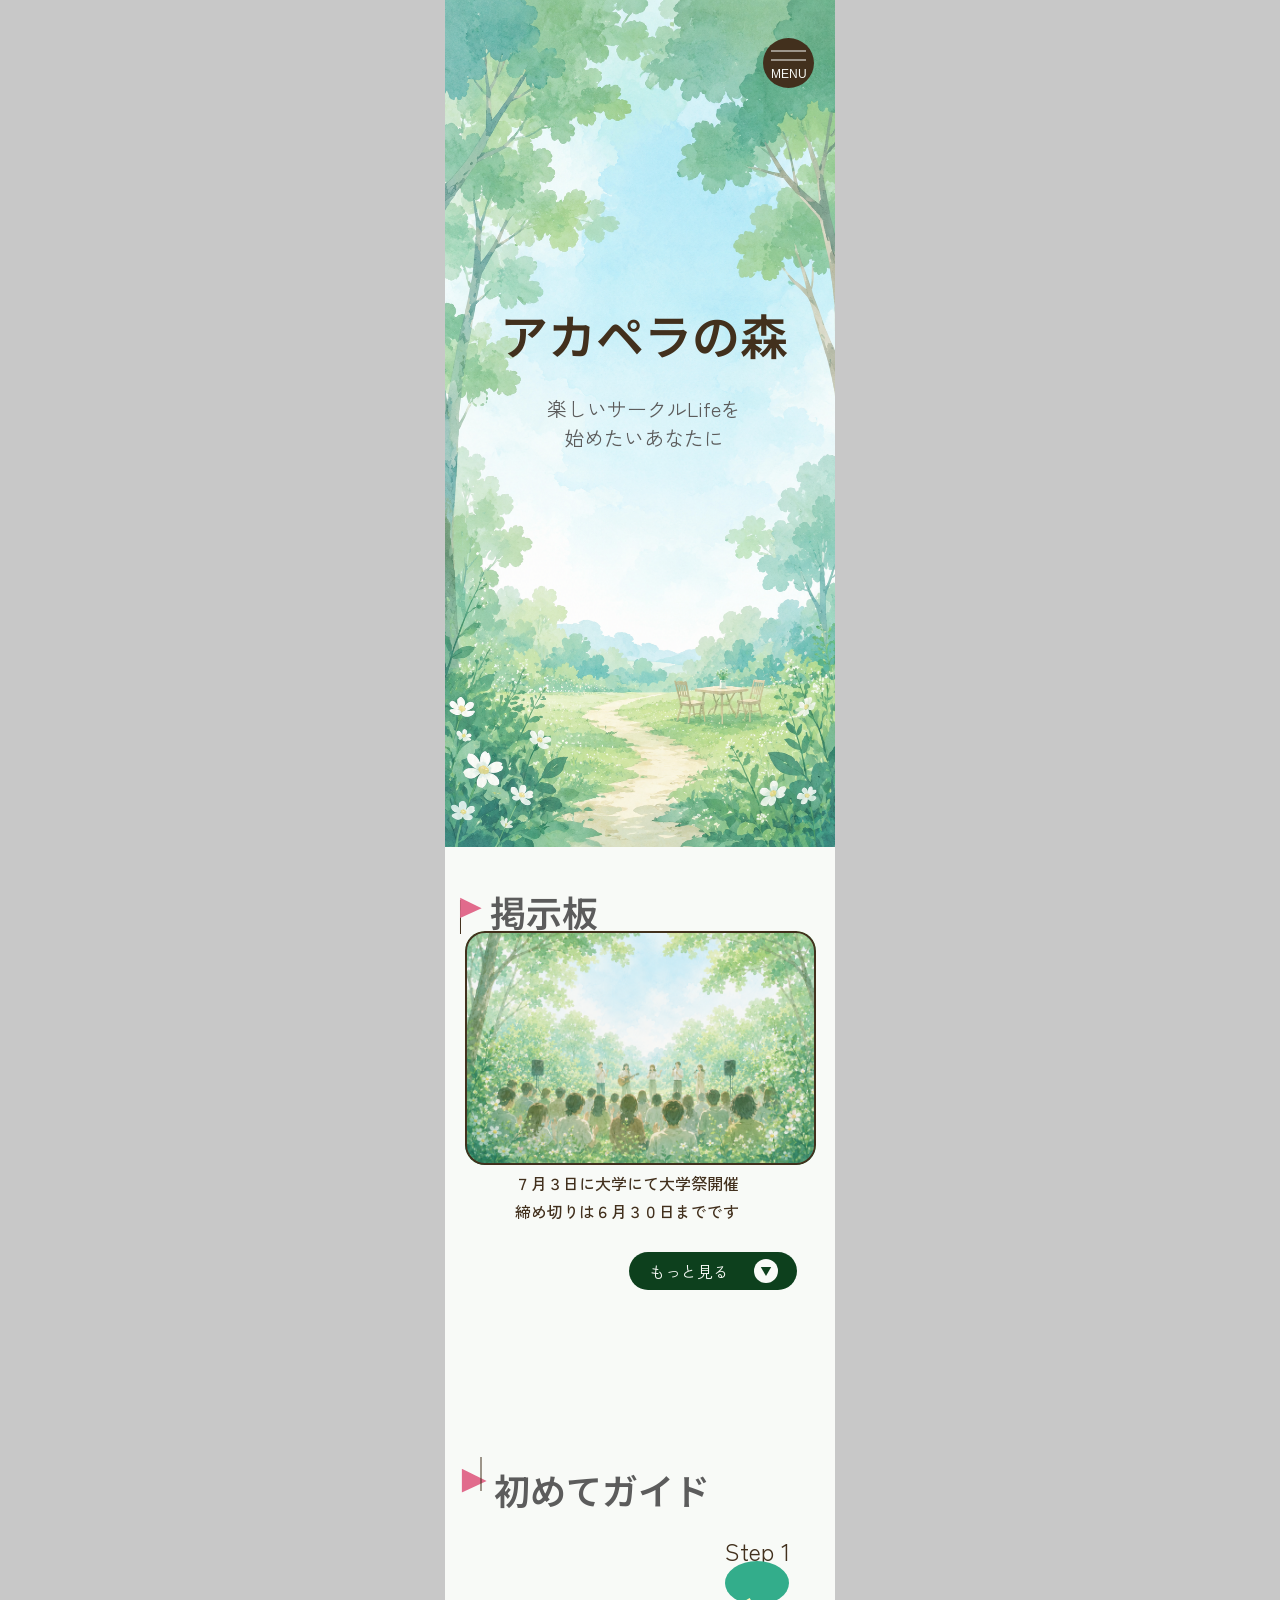
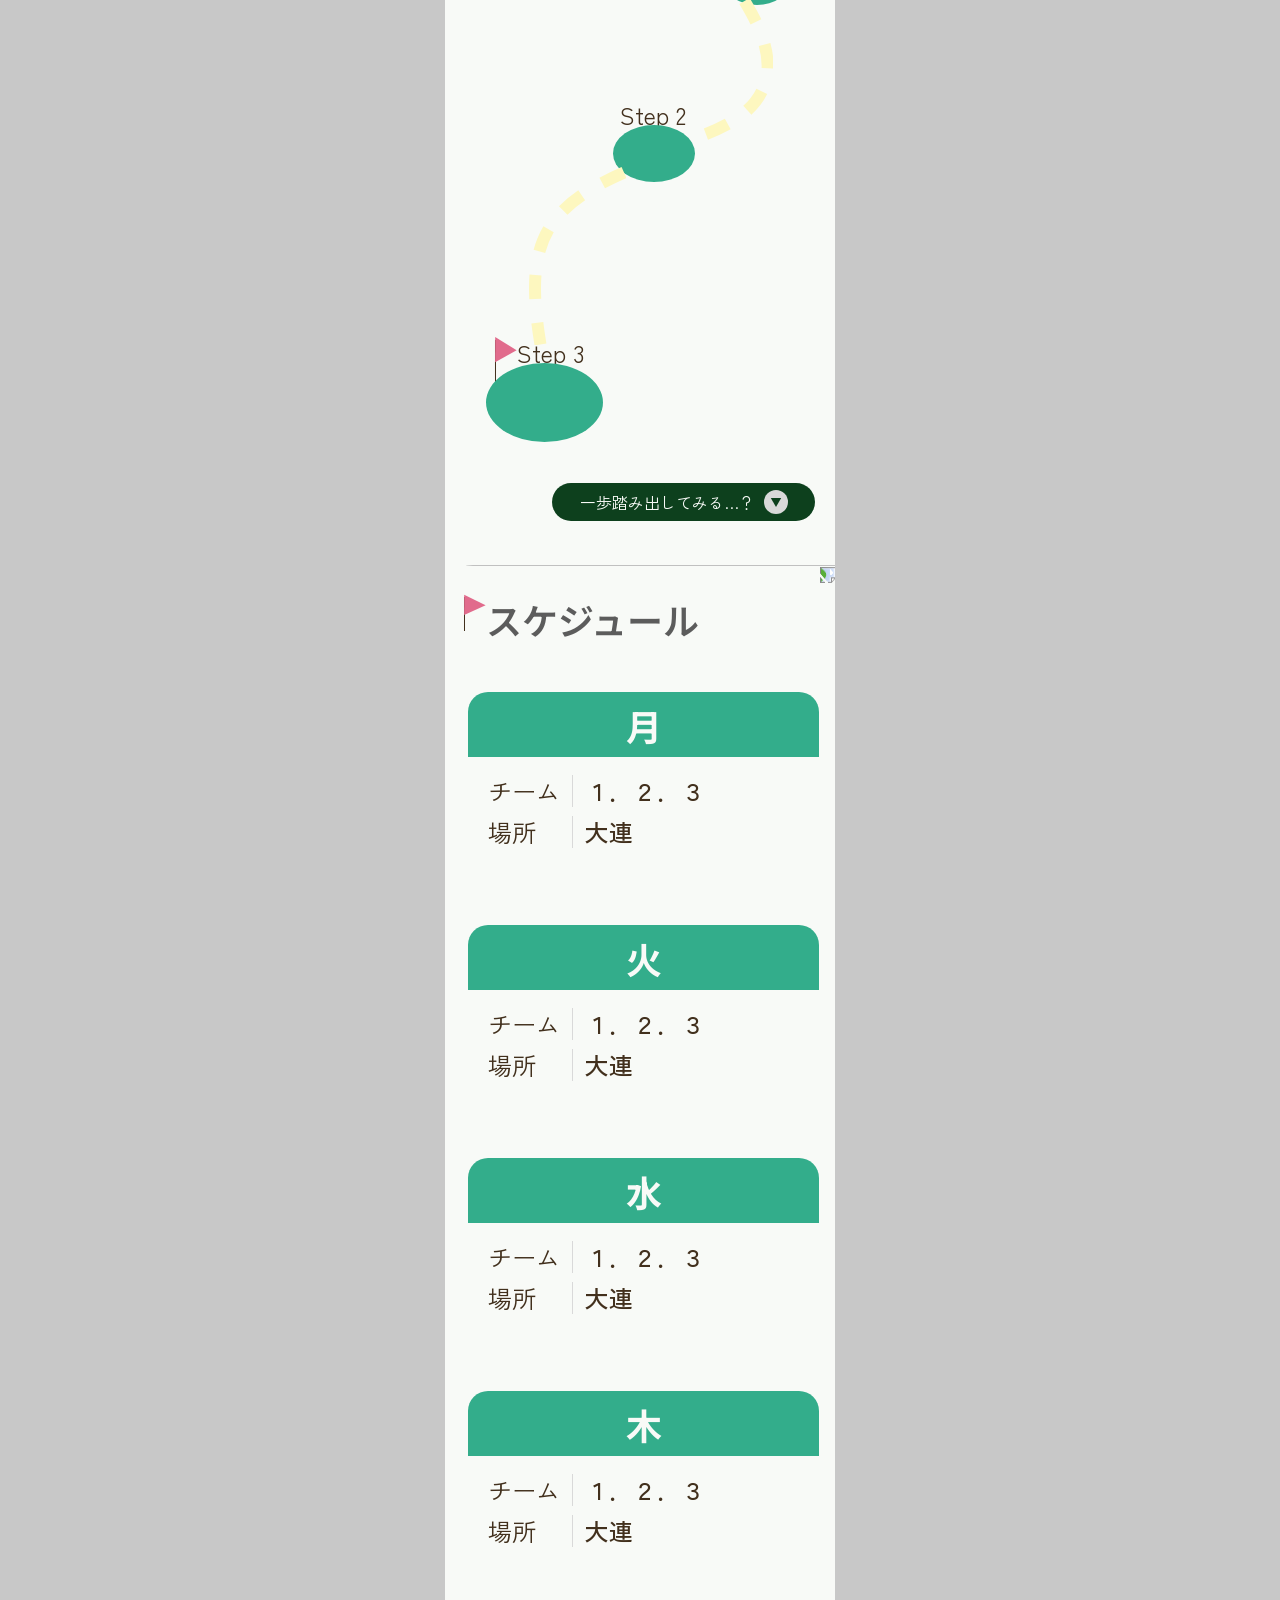
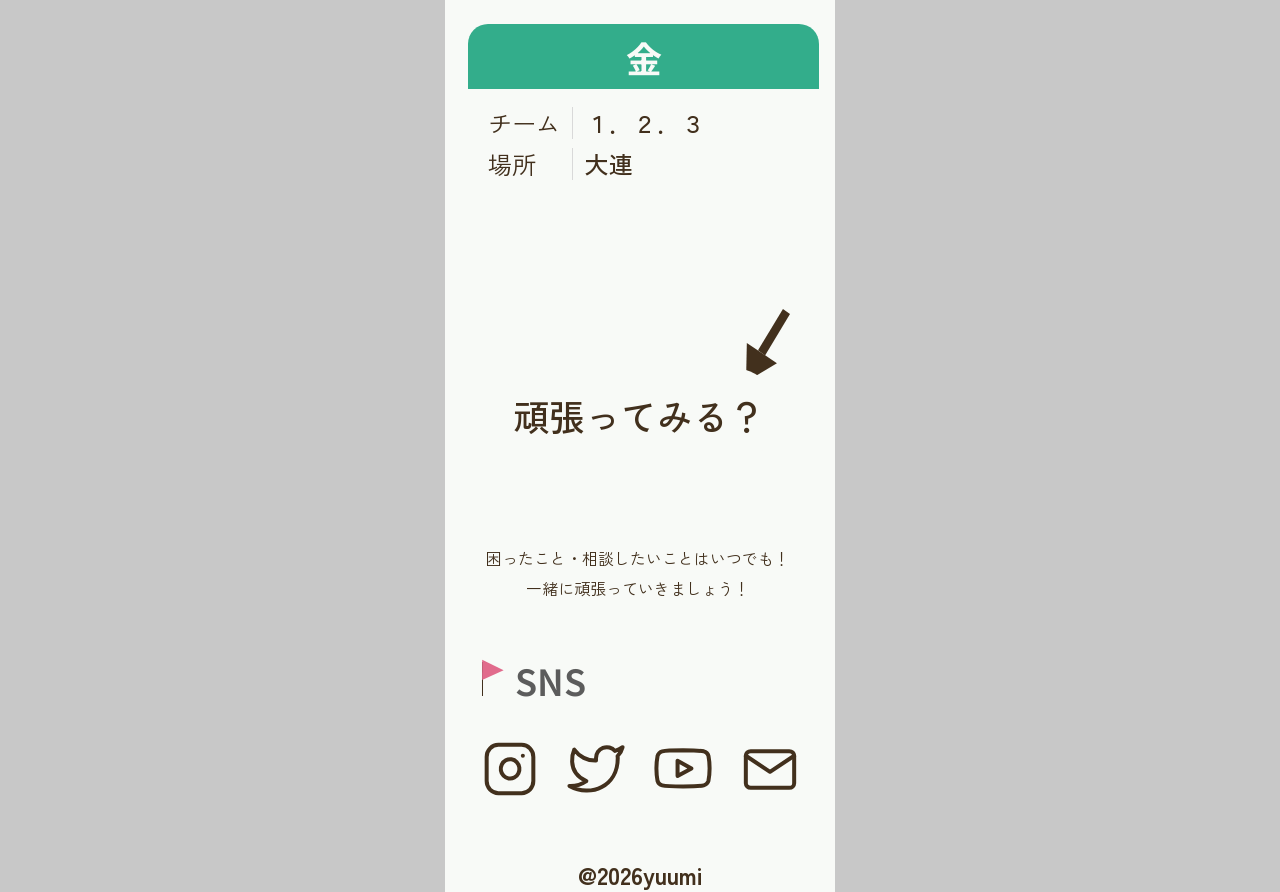
==== index.html @ 15594c25 "figma" ====
<!DOCTYPE html>
<html lang="ja">
<head>
  <meta charset="UTF-8">
  <meta name="viewport" content="width=device-width, initial-scale=1.0, maximum-scale=1.0, user-scalable=no">
  <title>アカペラの森</title>
  <link rel="preconnect" href="https://fonts.googleapis.com">
  <link rel="preconnect" href="https://fonts.gstatic.com" crossorigin>
  <link href="https://fonts.googleapis.com/css2?family=Noto+Sans+JP:wght@600;700&family=Zen+Kaku+Gothic+New:wght@400;500;700&family=Arimo&display=swap" rel="stylesheet">
  <link rel="stylesheet" href="style.css">
</head>
<body>
  <div class="page">

    <!-- TOP SECTION -->
    <section class="s-top">
      <img class="s-top__bg"
        src="Topbg.png"
        alt="アカペラの森">
      <div class="tpo-text">
        <h1 class="tpo-text__title">アカペラの森</h1>
        <div class="tpo-text__sub">
          <p>楽しいサークルLifeを</p>
          <p>始めたいあなたに</p>
        </div>
      </div>
      <button class="menu-btn" onclick="toggleMenu()" aria-label="メニューを開く">
        <svg style="position:absolute;inset:0;width:100%;height:100%" fill="none" viewBox="0 0 51 50" preserveAspectRatio="none">
          <ellipse cx="25.5" cy="25" fill="#42301D" rx="25.5" ry="25"/>
          <line x1="8" x2="43" y1="13" y2="13" stroke="#F8FAF7"/>
          <line x1="8" x2="43" y1="22" y2="22" stroke="#F8FAF7"/>
        </svg>
        <span class="menu-btn__text">MENU</span>
      </button>
    </section>

    <!-- NEWS SECTION -->
    <section class="s-news" id="news">
      <div class="news-heading">
        <svg class="news-heading__frag" fill="none" viewBox="0 0 28.6438 38" preserveAspectRatio="none">
          <line x1="7.5" x2="7.5" y1="4" y2="38" stroke="#42301D"/>
          <path d="M28.6307 12.295L7.15615 22.0824L7.17884 1.709L28.6307 12.295Z" fill="#E16B8C"/>
        </svg>
        <p class="news-heading__title">掲示板</p>
      </div>
      <div class="news-image">
        <img src="news-image.png" alt="ニュース画像">
        <div class="news-image__border"></div>
      </div>
      <div class="news-text">
        <p>７月３日に大学にて大学祭開催</p>
        <p>締め切りは６月３０日までです</p>
      </div>
      <a href="#" class="more-btn">
        <span>もっと見る</span>
        <svg class="btn-circle" fill="none" viewBox="0 0 24 24">
          <rect width="24" height="24" rx="12" fill="#F8FAF7"/>
          <path d="M12 17L6.80385 8L17.1962 8L12 17Z" fill="#0D401D"/>
        </svg>
      </a>
    </section>

    <!-- GUIDE SECTION -->
    <section class="s-guide" id="guide">
      <div class="s-guide__bg">
        <img src="src/imports/スマホデザインカンプver3（最新）/4f248a65119c5441645b081ce2bc7710326adbbf.png" alt="">
      </div>
      <div class="guide-heading">
        <div class="guide-heading__frag-wrap">
          <div class="guide-heading__frag-inner">
            <svg width="23.525" height="28.623" fill="none" viewBox="0 0 20.3734 21.4669">
              <path d="M10.1867 0L20.3734 21.4669H0L10.1867 0Z" fill="#E16B8C"/>
            </svg>
          </div>
        </div>
        <div class="guide-heading__line">
          <svg style="transform:rotate(90deg);display:block" width="34" height="2" fill="none" viewBox="0 0 34 1">
            <line x1="0" x2="34" y1="0.5" y2="0.5" stroke="#42301D"/>
          </svg>
        </div>
        <p class="guide-heading__title">初めてガイド</p>
      </div>

      <p class="step-label step1-label">Step 1</p>
      <svg class="step1-circle" fill="none" viewBox="0 0 64 44" preserveAspectRatio="none">
        <ellipse cx="32" cy="22" fill="#33AD8B" rx="32" ry="22"/>
      </svg>

      <div class="guide-path1"><div>
        <svg style="display:block;width:100%;height:100%" fill="none" viewBox="0 0 86.7429 147.815" preserveAspectRatio="none">
          <path d="M58.5289 3.0432C76.8222 34.1268 120.503 108.265 1.64012 142.043"
            stroke="#FDF7BF" stroke-dasharray="24 24" stroke-width="12"/>
        </svg>
      </div></div>

      <p class="step-label step2-label">Step 2</p>
      <svg class="step2-circle" fill="none" viewBox="0 0 82 57" preserveAspectRatio="none">
        <ellipse cx="41" cy="28.5" fill="#33AD8B" rx="41" ry="28.5"/>
      </svg>

      <div class="guide-path2"><div>
        <svg style="display:block;width:100%;height:100%" fill="none" viewBox="0 0 97.4136 178.471" preserveAspectRatio="none">
          <path d="M95.0001 5.49317C12.0284 41.948 -4.523 80.6678 11.4684 177.493"
            stroke="#FDF7BF" stroke-dasharray="24 24" stroke-width="12"/>
        </svg>
      </div></div>

      <svg class="step3-frag" fill="none" viewBox="0 0 28.6438 47.0001" preserveAspectRatio="none">
        <line x1="7.49924" x2="7.49924" y1="4.94736" y2="47.0001" stroke="#42301D"/>
        <path d="M28.6307 15.2071L7.15614 27.3125L7.17884 2.11381L28.6307 15.2071Z" fill="#E16B8C"/>
      </svg>
      <p class="step-label step3-label">Step 3</p>
      <svg class="step3-circle" fill="none" viewBox="0 0 117 79" preserveAspectRatio="none">
        <ellipse cx="58.5" cy="39.5" fill="#33AD8B" rx="58.5" ry="39.5"/>
      </svg>

      <a href="#" class="try-btn">
        <span>一歩踏み出してみる…？</span>
        <svg width="24" height="24" fill="none" viewBox="0 0 24 24">
          <rect width="24" height="24" rx="12" fill="#D9D9D9"/>
          <path d="M12 17L6.80385 8L17.1962 8L12 17Z" fill="#0D401D"/>
        </svg>
      </a>
    </section>

    <!-- SCHEDULE SECTION -->
    <section class="s-schedule" id="schedule">
      <div class="s-schedule__bg-wrap">
        <div class="s-schedule__bg-inner">
          <img src="src/imports/スマホデザインカンプver3（最新）/8d55b671d7ab9ae6edd9edaf569d2e7a92e82fa0.png" alt="">
        </div>
      </div>
      <div class="schedule-heading">
        <svg class="schedule-heading__frag" fill="none" viewBox="0 0 28.6438 37.9999" preserveAspectRatio="none">
          <line x1="7.49924" x2="7.49924" y1="3.99994" y2="37.9999" stroke="#42301D"/>
          <path d="M28.6307 12.295L7.15615 22.0824L7.17884 1.70899L28.6307 12.295Z" fill="#E16B8C"/>
        </svg>
        <p class="schedule-heading__title">スケジュール</p>
      </div>
      <div class="schedule-list">
        <div class="schedule-item">
          <div class="schedule-item__header"><span>月</span></div>
          <div class="schedule-item__body">
            <div class="schedule-row">
              <span class="schedule-row__label">チーム</span>
              <svg width="1" height="32" fill="none" viewBox="0 0 1 32"><line x1="0.5" x2="0.5" y1="0" y2="32" stroke="#D9D9D9"/></svg>
              <span class="schedule-row__value">１．２．３</span>
            </div>
            <div class="schedule-row">
              <span class="schedule-row__label">場所　</span>
              <svg width="1" height="32" fill="none" viewBox="0 0 1 32"><line x1="0.5" x2="0.5" y1="0" y2="32" stroke="#D9D9D9"/></svg>
              <span class="schedule-row__value">大連</span>
            </div>
          </div>
        </div>
        <div class="schedule-item">
          <div class="schedule-item__header"><span>火</span></div>
          <div class="schedule-item__body">
            <div class="schedule-row">
              <span class="schedule-row__label">チーム</span>
              <svg width="1" height="32" fill="none" viewBox="0 0 1 32"><line x1="0.5" x2="0.5" y1="0" y2="32" stroke="#D9D9D9"/></svg>
              <span class="schedule-row__value">１．２．３</span>
            </div>
            <div class="schedule-row">
              <span class="schedule-row__label">場所　</span>
              <svg width="1" height="32" fill="none" viewBox="0 0 1 32"><line x1="0.5" x2="0.5" y1="0" y2="32" stroke="#D9D9D9"/></svg>
              <span class="schedule-row__value">大連</span>
            </div>
          </div>
        </div>
        <div class="schedule-item">
          <div class="schedule-item__header"><span>水</span></div>
          <div class="schedule-item__body">
            <div class="schedule-row">
              <span class="schedule-row__label">チーム</span>
              <svg width="1" height="32" fill="none" viewBox="0 0 1 32"><line x1="0.5" x2="0.5" y1="0" y2="32" stroke="#D9D9D9"/></svg>
              <span class="schedule-row__value">１．２．３</span>
            </div>
            <div class="schedule-row">
              <span class="schedule-row__label">場所　</span>
              <svg width="1" height="32" fill="none" viewBox="0 0 1 32"><line x1="0.5" x2="0.5" y1="0" y2="32" stroke="#D9D9D9"/></svg>
              <span class="schedule-row__value">大連</span>
            </div>
          </div>
        </div>
        <div class="schedule-item">
          <div class="schedule-item__header"><span>木</span></div>
          <div class="schedule-item__body">
            <div class="schedule-row">
              <span class="schedule-row__label">チーム</span>
              <svg width="1" height="32" fill="none" viewBox="0 0 1 32"><line x1="0.5" x2="0.5" y1="0" y2="32" stroke="#D9D9D9"/></svg>
              <span class="schedule-row__value">１．２．３</span>
            </div>
            <div class="schedule-row">
              <span class="schedule-row__label">場所　</span>
              <svg width="1" height="32" fill="none" viewBox="0 0 1 32"><line x1="0.5" x2="0.5" y1="0" y2="32" stroke="#D9D9D9"/></svg>
              <span class="schedule-row__value">大連</span>
            </div>
          </div>
        </div>
        <div class="schedule-item">
          <div class="schedule-item__header"><span>金</span></div>
          <div class="schedule-item__body">
            <div class="schedule-row">
              <span class="schedule-row__label">チーム</span>
              <svg width="1" height="32" fill="none" viewBox="0 0 1 32"><line x1="0.5" x2="0.5" y1="0" y2="32" stroke="#D9D9D9"/></svg>
              <span class="schedule-row__value">１．２．３</span>
            </div>
            <div class="schedule-row">
              <span class="schedule-row__label">場所　</span>
              <svg width="1" height="32" fill="none" viewBox="0 0 1 32"><line x1="0.5" x2="0.5" y1="0" y2="32" stroke="#D9D9D9"/></svg>
              <span class="schedule-row__value">大連</span>
            </div>
          </div>
        </div>
      </div>
    </section>

    <!-- FIGHT SECTION -->
    <section class="s-fight">
      <div class="s-fight__bg">
        <img src="src/imports/スマホデザインカンプver3（最新）/b82bd9bf7613b6cdc642dcb2ff499bd736ba3fcc.png" alt="">
      </div>
      <svg class="fight-arrow" fill="none" viewBox="0 0 123 159" preserveAspectRatio="none">
        <path d="M61.8304 90.0604L91.9368 110.15L61.0536 128.762L61.8304 90.0604Z" fill="#42301D"/>
        <path d="M97.9668 56L104.999 61.1218L80.0543 102.496L73.022 97.3738L97.9668 56Z" fill="#42301D"/>
      </svg>
      <a href="#" class="fight-btn">頑張ってみる？</a>
      <div class="fight-message">
        <div class="fight-message__inner">
          <p>困ったこと・相談したいことはいつでも！</p>
          <p>一緒に頑張っていきましょう！</p>
        </div>
      </div>
    </section>

    <!-- SNS SECTION -->
    <section class="s-sns" id="sns">
      <div class="s-sns__bg">
        <img src="src/imports/スマホデザインカンプver3（最新）/4f248a65119c5441645b081ce2bc7710326adbbf.png" alt="">
      </div>
      <div class="sns-heading">
        <svg class="sns-heading__frag" fill="none" viewBox="0 0 28.6438 37.9999" preserveAspectRatio="none">
          <line x1="7.49925" x2="7.49924" y1="3.99983" y2="37.9998" stroke="#42301D"/>
          <path d="M28.6307 12.2949L7.15615 22.0823L7.17884 1.70888L28.6307 12.2949Z" fill="#E16B8C"/>
        </svg>
        <p class="sns-heading__title">SNS</p>
      </div>
      <div class="sns-icons">
        <a href="#" class="sns-icon" aria-label="Instagram">
          <svg width="56" height="58" fill="none" viewBox="0 0 56 58">
            <path d="M39.6667 4.83333H16.3333C9.89001 4.83333 4.66667 10.2432 4.66667 16.9167V41.0833C4.66667 47.7568 9.89001 53.1667 16.3333 53.1667H39.6667C46.11 53.1667 51.3333 47.7568 51.3333 41.0833V16.9167C51.3333 10.2432 46.11 4.83333 39.6667 4.83333Z" stroke="#42301D" stroke-width="4" stroke-linecap="round" stroke-linejoin="round"/>
            <path d="M37.3333 27.4775C37.6213 29.4888 37.2896 31.5429 36.3854 33.3476C35.4813 35.1524 34.0507 36.6159 32.2971 37.53C30.5436 38.4442 28.5564 38.7624 26.6182 38.4393C24.68 38.1163 22.8894 37.1685 21.5013 35.7308C20.1131 34.2931 19.198 32.4386 18.8862 30.4312C18.5743 28.4238 18.8815 26.3656 19.7641 24.5494C20.6467 22.7332 22.0598 21.2515 23.8023 20.3151C25.5448 19.3786 27.5281 19.0351 29.47 19.3333C31.4508 19.6376 33.2847 20.5935 34.7006 22.0601C36.1166 23.5266 37.0396 25.4259 37.3333 27.4775Z" stroke="#42301D" stroke-width="4" stroke-linecap="round" stroke-linejoin="round"/>
            <path d="M40.8333 15.7083H40.8575" stroke="#42301D" stroke-width="4" stroke-linecap="round" stroke-linejoin="round"/>
          </svg>
        </a>
        <a href="#" class="sns-icon" aria-label="Twitter">
          <svg width="58" height="58" fill="none" viewBox="0 0 58 58">
            <path d="M55.5833 7.25C53.2691 8.8824 50.7068 10.1309 47.995 10.9475C46.5395 9.27398 44.6052 8.08784 42.4537 7.54949C40.3021 7.01114 38.0371 7.14656 35.965 7.93743C33.8929 8.7283 32.1137 10.1365 30.868 11.9715C29.6223 13.8065 28.9703 15.9798 29 18.1975V20.6142C24.753 20.7243 20.5447 19.7824 16.7499 17.8723C12.9551 15.9623 9.6916 13.1434 7.25 9.66667C7.25 9.66667 -2.41667 31.4167 19.3333 41.0833C14.3563 44.4618 8.4273 46.1557 2.41667 45.9167C24.1667 58 50.75 45.9167 50.75 18.125C50.7478 17.4518 50.6831 16.7804 50.5567 16.1192C53.0231 13.6868 54.7637 10.6157 55.5833 7.25Z" stroke="#42301D" stroke-width="4" stroke-linecap="round" stroke-linejoin="round"/>
          </svg>
        </a>
        <a href="#" class="sns-icon" aria-label="YouTube">
          <svg width="58" height="56" fill="none" viewBox="0 0 58 56">
            <path d="M54.4717 14.98C54.1846 13.8726 53.5999 12.858 52.7767 12.0386C51.9536 11.2192 50.921 10.6241 49.7833 10.3133C45.6267 9.33333 29 9.33333 29 9.33333C29 9.33333 12.3733 9.33333 8.21667 10.4067C7.07901 10.7174 6.04644 11.3126 5.22325 12.1319C4.40006 12.9513 3.81541 13.966 3.52833 15.0733C2.7676 19.1463 2.39549 23.2781 2.41667 27.4167C2.38955 31.5864 2.76169 35.7497 3.52833 39.8533C3.84482 40.9263 4.44257 41.9023 5.26385 42.6871C6.08512 43.4719 7.10215 44.0389 8.21667 44.3333C12.3733 45.4067 29 45.4067 29 45.4067C29 45.4067 45.6267 45.4067 49.7833 44.3333C50.921 44.0226 51.9536 43.4274 52.7767 42.608C53.5999 41.7887 54.1846 40.774 54.4717 39.6667C55.2265 35.6244 55.5986 31.5241 55.5833 27.4167C55.6104 23.2469 55.2383 19.0836 54.4717 14.98Z" stroke="#42301D" stroke-width="4" stroke-linecap="round" stroke-linejoin="round"/>
            <path d="M23.5625 35.0467L37.4583 27.4167L23.5625 19.7867V35.0467Z" stroke="#42301D" stroke-width="4" stroke-linecap="round" stroke-linejoin="round"/>
          </svg>
        </a>
        <a href="#" class="sns-icon" aria-label="メール">
          <svg width="58" height="55" fill="none" viewBox="0 0 58 55">
            <path d="M9.66667 9.16667H48.3333C50.9917 9.16667 53.1667 11.2292 53.1667 13.75V41.25C53.1667 43.7708 50.9917 45.8333 48.3333 45.8333H9.66667C7.00833 45.8333 4.83333 43.7708 4.83333 41.25V13.75C4.83333 11.2292 7.00833 9.16667 9.66667 9.16667Z" stroke="#42301D" stroke-width="4" stroke-linecap="round" stroke-linejoin="round"/>
            <path d="M53.1667 13.75L29 29.7917L4.83333 13.75" stroke="#42301D" stroke-width="4" stroke-linecap="round" stroke-linejoin="round"/>
          </svg>
        </a>
      </div>
      <p class="sns-handle">@2026yuumi</p>
    </section>

  </div><!-- /.page -->

  <!-- Menu Overlay -->
  <div class="menu-overlay" id="menu-overlay">
    <div class="menu-content">
      <button class="menu-close" onclick="toggleMenu()" aria-label="閉じる">✕</button>
      <nav>
        <a href="#news"     onclick="goTo('news')">掲示板</a>
        <a href="#guide"    onclick="goTo('guide')">初めてガイド</a>
        <a href="#schedule" onclick="goTo('schedule')">スケジュール</a>
        <a href="#sns"      onclick="goTo('sns')">SNS</a>
      </nav>
    </div>
  </div>

  <script src="main.js"></script>
</body>
</html>
---- style.css ----
*, *::before, *::after {
  box-sizing: border-box;
  margin: 0;
  padding: 0;
}

body {
  background-color: #c8c8c8;
  font-family: 'Zen Kaku Gothic New', sans-serif;
  -webkit-font-smoothing: antialiased;
}

.page {
  max-width: 390px;
  margin: 0 auto;
  position: relative;
  overflow-x: hidden;
  background-color: #f8faf7;
}

/* ===== TOP SECTION ===== */
.s-top {
  position: relative;
  height: 847px;
  overflow: hidden;
  perspective: 1000px;
}

.s-top__bg {
  position: absolute;
  inset: 0;
  width: 100%;
  height: 100%;
  object-fit: cover;
  pointer-events: none;
  transform-origin: center bottom;
  will-change: transform, filter;
}

.s-top::after {
  content: "";
  position: absolute;
  inset: 0;
  background: radial-gradient(
    circle at center,
    rgba(255, 255, 255, 0.95) 0%,
    rgba(255, 255, 255, 0.65) 45%,
    rgba(255, 255, 255, 0) 100%
  );
  opacity: var(--top-whiteout, 0);
  pointer-events: none;
  z-index: 20;
}

.tpo-text {
  position: absolute;
  left: 55px;
  top: 299px;
  width: 288px;
  height: 153px;
}

.tpo-text__title {
  position: absolute;
  left: 0;
  top: 0;
  font-family: 'Noto Sans JP', sans-serif;
  font-weight: 600;
  font-size: 48px;
  color: #42301d;
  line-height: normal;
  white-space: nowrap;
}

.tpo-text__sub {
  position: absolute;
  left: 50%;
  top: 95px;
  transform: translateX(-50%);
  font-family: 'Zen Kaku Gothic New', sans-serif;
  font-size: 20px;
  color: #5c5c5c;
  text-align: center;
  white-space: nowrap;
}

.tpo-text__sub p { line-height: normal; }

.menu-btn {
  position: absolute;
  left: 318px;
  top: 38px;
  width: 51px;
  height: 50px;
  background: none;
  border: none;
  cursor: pointer;
  padding: 0;
}

.menu-btn__text {
  position: absolute;
  left: 50%;
  top: 28px;
  transform: translateX(-50%);
  font-family: 'Arimo', sans-serif;
  font-size: 12px;
  color: #f8faf7;
  text-align: center;
  white-space: nowrap;
  z-index: 1;
  pointer-events: none;
}

/* ===== NEWS SECTION ===== */
.s-news {
  position: relative;
  background: #f8faf7;
  height: 579px;
}

.news-heading {
  position: absolute;
  left: 2px;
  top: 6px;
  width: 350px;
  height: 81px;
  overflow: hidden;
}

.news-heading__frag {
  position: absolute;
  left: 6px;
  top: 43px;
  width: 28.644px;
  height: 38px;
}

.news-heading__title {
  position: absolute;
  left: 43px;
  top: 32px;
  font-family: 'Noto Sans JP', sans-serif;
  font-weight: 600;
  font-size: 36px;
  color: #5c5c5c;
  white-space: nowrap;
  line-height: normal;
}

.news-image {
  position: absolute;
  left: 20px;
  top: 84px;
  width: 351px;
  height: 234px;
  border-radius: 20px;
  overflow: hidden;
}

.news-image img {
  width: 100%;
  height: 100%;
  object-fit: cover;
}

.news-image__border {
  position: absolute;
  inset: 0;
  border: 2px solid #42301d;
  border-radius: 20px;
  pointer-events: none;
}

.news-text {
  position: absolute;
  left: 20px;
  top: 322px;
  width: 324px;
  text-align: center;
  font-family: 'Zen Kaku Gothic New', sans-serif;
  font-weight: 500;
  font-size: 16px;
  color: #42301d;
  line-height: 28px;
}

.more-btn {
  position: absolute;
  left: 184px;
  top: 405px;
  display: flex;
  align-items: center;
  gap: 25px;
  background: #0d401d;
  color: #f8faf7;
  border-radius: 30px;
  padding: 0 20px;
  height: 38px;
  width: 168px;
  font-family: 'Zen Kaku Gothic New', sans-serif;
  font-size: 16px;
  text-decoration: none;
  white-space: nowrap;
  cursor: pointer;
  border: none;
}

.btn-circle { width: 24px; height: 24px; flex-shrink: 0; }

/* ===== GUIDE SECTION ===== */
.s-guide {
  position: relative;
  height: 735px;
  overflow: hidden;
}

.s-guide__bg {
  position: absolute;
  top: -1px;
  left: 0;
  right: -2px;
  bottom: 0;
  overflow: hidden;
  border-top-right-radius: 30px;
}

.s-guide__bg img {
  position: absolute;
  max-width: none;
  pointer-events: none;
  width: 599.53%;
  height: 239.13%;
  left: -329.7%;
  top: -139.11%;
}

.guide-heading {
  position: absolute;
  left: 2px;
  top: 0;
  width: 390px;
  height: 86px;
  overflow: hidden;
}

.guide-heading__frag-wrap {
  position: absolute;
  left: 10px;
  top: 43px;
  width: 28.644px;
  height: 24.058px;
  display: flex;
  align-items: center;
  justify-content: center;
}

.guide-heading__frag-inner { transform: rotate(90.06deg) skewX(-1deg); }

.guide-heading__line { position: absolute; left: 17px; top: 47px; }

.guide-heading__title {
  position: absolute;
  left: 47px;
  top: 37px;
  font-family: 'Noto Sans JP', sans-serif;
  font-weight: 600;
  font-size: 36px;
  color: #5c5c5c;
  white-space: nowrap;
  line-height: normal;
}

.step-label {
  position: absolute;
  font-family: 'Zen Kaku Gothic New', sans-serif;
  font-size: 24px;
  color: #42301d;
  white-space: nowrap;
  line-height: normal;
}

.step1-label  { left: 280px; top: 107px; }
.step1-circle { position: absolute; left: 280px; top: 135px; width: 64px; height: 44px; }

.guide-path1 { position: absolute; left: 243px; top: 175px; width: 80px; height: 139px; }
.guide-path1 > div { position: absolute; inset: -2.19% -6.38% -4.15% -2.05%; }

.step2-label  { left: 175px; top: 271px; }
.step2-circle { position: absolute; left: 168px; top: 299px; width: 82px; height: 57px; }

.guide-path2 { position: absolute; left: 90px; top: 346px; width: 89px; height: 172px; }
.guide-path2 > div { position: absolute; inset: -3.19% -2.71% -0.57% -6.74%; }

.step3-frag   { position: absolute; left: 43px; top: 509px; width: 28.644px; height: 47px; }
.step3-label  { left: 72px; top: 509px; }
.step3-circle { position: absolute; left: 41px; top: 537px; width: 117px; height: 79px; }

.try-btn {
  position: absolute;
  left: 107px;
  top: 657px;
  display: flex;
  align-items: center;
  justify-content: center;
  gap: 9px;
  background: #0d401d;
  color: #f8faf7;
  border-radius: 30px;
  padding: 0 20px;
  height: 38px;
  width: 263px;
  font-family: 'Zen Kaku Gothic New', sans-serif;
  font-size: 16px;
  text-decoration: none;
  white-space: nowrap;
  cursor: pointer;
  border: none;
}

/* ===== SCHEDULE SECTION ===== */
.s-schedule {
  position: relative;
  height: 1287px;
  overflow: hidden;
  border-top-left-radius: 30px;
}

.s-schedule__bg-wrap {
  position: absolute;
  left: -2px;
  top: 4px;
  width: 395px;
  height: 1283px;
  display: flex;
  align-items: center;
  justify-content: center;
}

.s-schedule__bg-inner {
  transform: rotate(90deg);
  width: 1283px;
  height: 395px;
  border-bottom-left-radius: 30px;
  position: relative;
  overflow: hidden;
  flex-shrink: 0;
}

.s-schedule__bg-inner img {
  position: absolute;
  max-width: none;
  pointer-events: none;
  height: 360.76%;
  left: 0;
  top: -0.07%;
  width: 148.19%;
}

.schedule-heading {
  position: absolute;
  left: 0;
  top: 0;
  width: 350px;
  height: 81px;
  overflow: hidden;
}

.schedule-heading__frag {
  position: absolute;
  left: 12px;
  top: 32px;
  width: 28.644px;
  height: 38px;
}

.schedule-heading__title {
  position: absolute;
  left: 41px;
  top: 32px;
  font-family: 'Noto Sans JP', sans-serif;
  font-weight: 600;
  font-size: 36px;
  color: #5c5c5c;
  white-space: nowrap;
  line-height: normal;
}

.schedule-list {
  position: absolute;
  left: 23px;
  top: 131px;
  width: 351px;
  display: flex;
  flex-direction: column;
  gap: 60px;
}

.schedule-item { height: 173px; position: relative; width: 100%; }

.schedule-item__header {
  position: absolute;
  left: 0; top: 0;
  width: 351px; height: 65px;
  background: #33ad8b;
  border-top-left-radius: 20px;
  border-top-right-radius: 20px;
  display: flex;
  align-items: center;
  justify-content: center;
}

.schedule-item__header span {
  font-family: 'Noto Sans JP', sans-serif;
  font-weight: 700;
  font-size: 36px;
  color: #f8faf7;
  line-height: normal;
}

.schedule-item__body {
  position: absolute;
  left: 0; top: 65px;
  width: 351px; height: 108px;
  background: #f8faf7;
  border-bottom-left-radius: 20px;
  border-bottom-right-radius: 20px;
  display: flex;
  flex-direction: column;
  align-items: center;
  justify-content: center;
  gap: 6px;
  padding: 0 20px;
}

.schedule-row { display: flex; align-items: center; gap: 12px; width: 100%; }

.schedule-row__label {
  font-family: 'Zen Kaku Gothic New', sans-serif;
  font-size: 24px;
  color: #42301d;
  white-space: nowrap;
  flex-shrink: 0;
}

.schedule-row__value {
  font-family: 'Zen Kaku Gothic New', sans-serif;
  font-weight: 500;
  font-size: 24px;
  color: #42301d;
  white-space: nowrap;
  flex-shrink: 0;
}

/* ===== FIGHT SECTION ===== */
.s-fight { position: relative; height: 373px; overflow: hidden; }

.s-fight__bg { position: absolute; inset: 0; overflow: hidden; }

.s-fight__bg img {
  position: absolute;
  max-width: none;
  pointer-events: none;
  height: 179.36%;
  left: -131.09%; top: -79.36%;
  width: 231.09%;
}

.fight-btn {
  position: absolute;
  left: 53px; top: 120px;
  width: 281px; height: 93px;
  background: #f8faf7;
  border-radius: 140px;
  display: flex;
  align-items: center;
  justify-content: center;
  font-family: 'Zen Kaku Gothic New', sans-serif;
  font-weight: 500;
  font-size: 36px;
  color: #42301d;
  text-decoration: none;
  white-space: nowrap;
  cursor: pointer;
  border: none;
}

.fight-message {
  position: absolute;
  left: 18px; top: 296px;
  width: 350px; height: 57px;
  background: #f8faf7;
  border-radius: 20px;
  display: flex;
  align-items: center;
  justify-content: center;
}

.fight-message__inner {
  font-family: 'Zen Kaku Gothic New', sans-serif;
  font-size: 16px;
  color: #42301d;
  text-align: center;
  line-height: 30px;
}

.fight-arrow { position: absolute; left: 240px; top: 5px; width: 123px; height: 159px; }

/* ===== SNS SECTION ===== */
.s-sns { position: relative; height: 271px; overflow: hidden; }

.s-sns__bg { position: absolute; left: 0; top: 0; width: 390px; height: 283px; overflow: hidden; }

.s-sns__bg img {
  position: absolute;
  max-width: none;
  pointer-events: none;
  height: 479.95%;
  left: -152.31%; top: -265.42%;
  width: 464.36%;
}

.sns-heading { position: absolute; left: 2px; top: 0; width: 388px; height: 82px; overflow: hidden; }

.sns-heading__frag { position: absolute; left: 28px; top: 37px; width: 28.644px; height: 38px; }

.sns-heading__title {
  position: absolute;
  left: 68px; top: 33px;
  font-family: 'Noto Sans JP', sans-serif;
  font-weight: 600;
  font-size: 36px;
  color: #5c5c5c;
  white-space: nowrap;
  line-height: normal;
}

.sns-icons {
  position: absolute;
  left: 0; top: 119px;
  width: 390px;
  display: flex;
  align-items: center;
  justify-content: center;
  gap: 29px;
}

.sns-icon { cursor: pointer; text-decoration: none; display: block; transition: opacity 0.2s; }
.sns-icon:hover { opacity: 0.7; }

.sns-handle {
  position: absolute;
  left: 50%; top: 236px;
  transform: translateX(-50%);
  font-family: 'Zen Kaku Gothic New', sans-serif;
  font-weight: 700;
  font-size: 24px;
  color: #42301d;
  text-align: center;
  width: 390px;
  line-height: normal;
  white-space: nowrap;
}

/* ===== MENU OVERLAY ===== */
.menu-overlay {
  position: fixed;
  inset: 0;
  background: rgba(66, 48, 29, 0.94);
  z-index: 100;
  display: flex;
  align-items: center;
  justify-content: center;
  opacity: 0;
  pointer-events: none;
  transition: opacity 0.3s ease;
}

.menu-overlay.active { opacity: 1; pointer-events: all; }

.menu-content { text-align: center; position: relative; }

.menu-close {
  position: absolute;
  top: -60px; right: -20px;
  background: none; border: none;
  color: #f8faf7;
  font-size: 28px;
  cursor: pointer;
  padding: 8px;
  line-height: 1;
}

.menu-content nav { display: flex; flex-direction: column; gap: 40px; }

.menu-content nav a {
  font-family: 'Zen Kaku Gothic New', sans-serif;
  font-size: 32px;
  color: #f8faf7;
  text-decoration: none;
  transition: color 0.2s;
  display: block;
}

.menu-content nav a:hover { color: #33ad8b; }
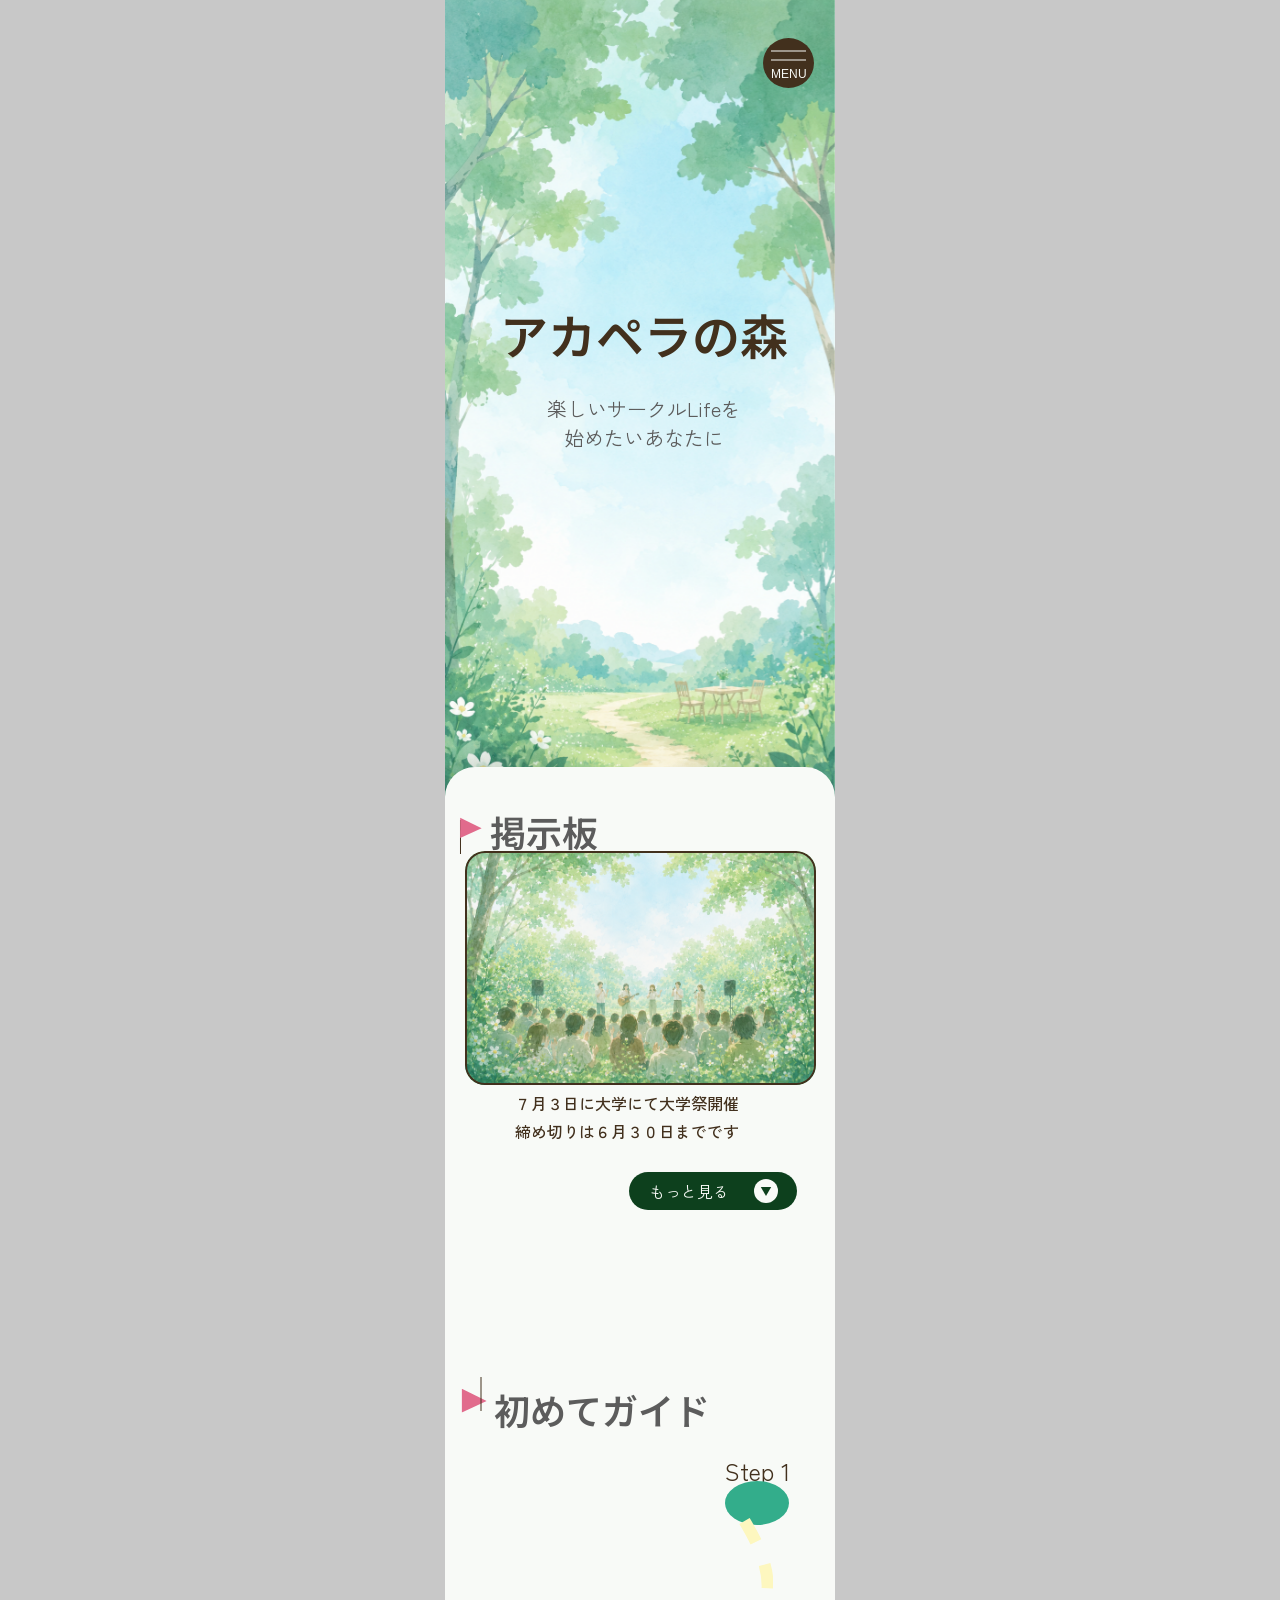
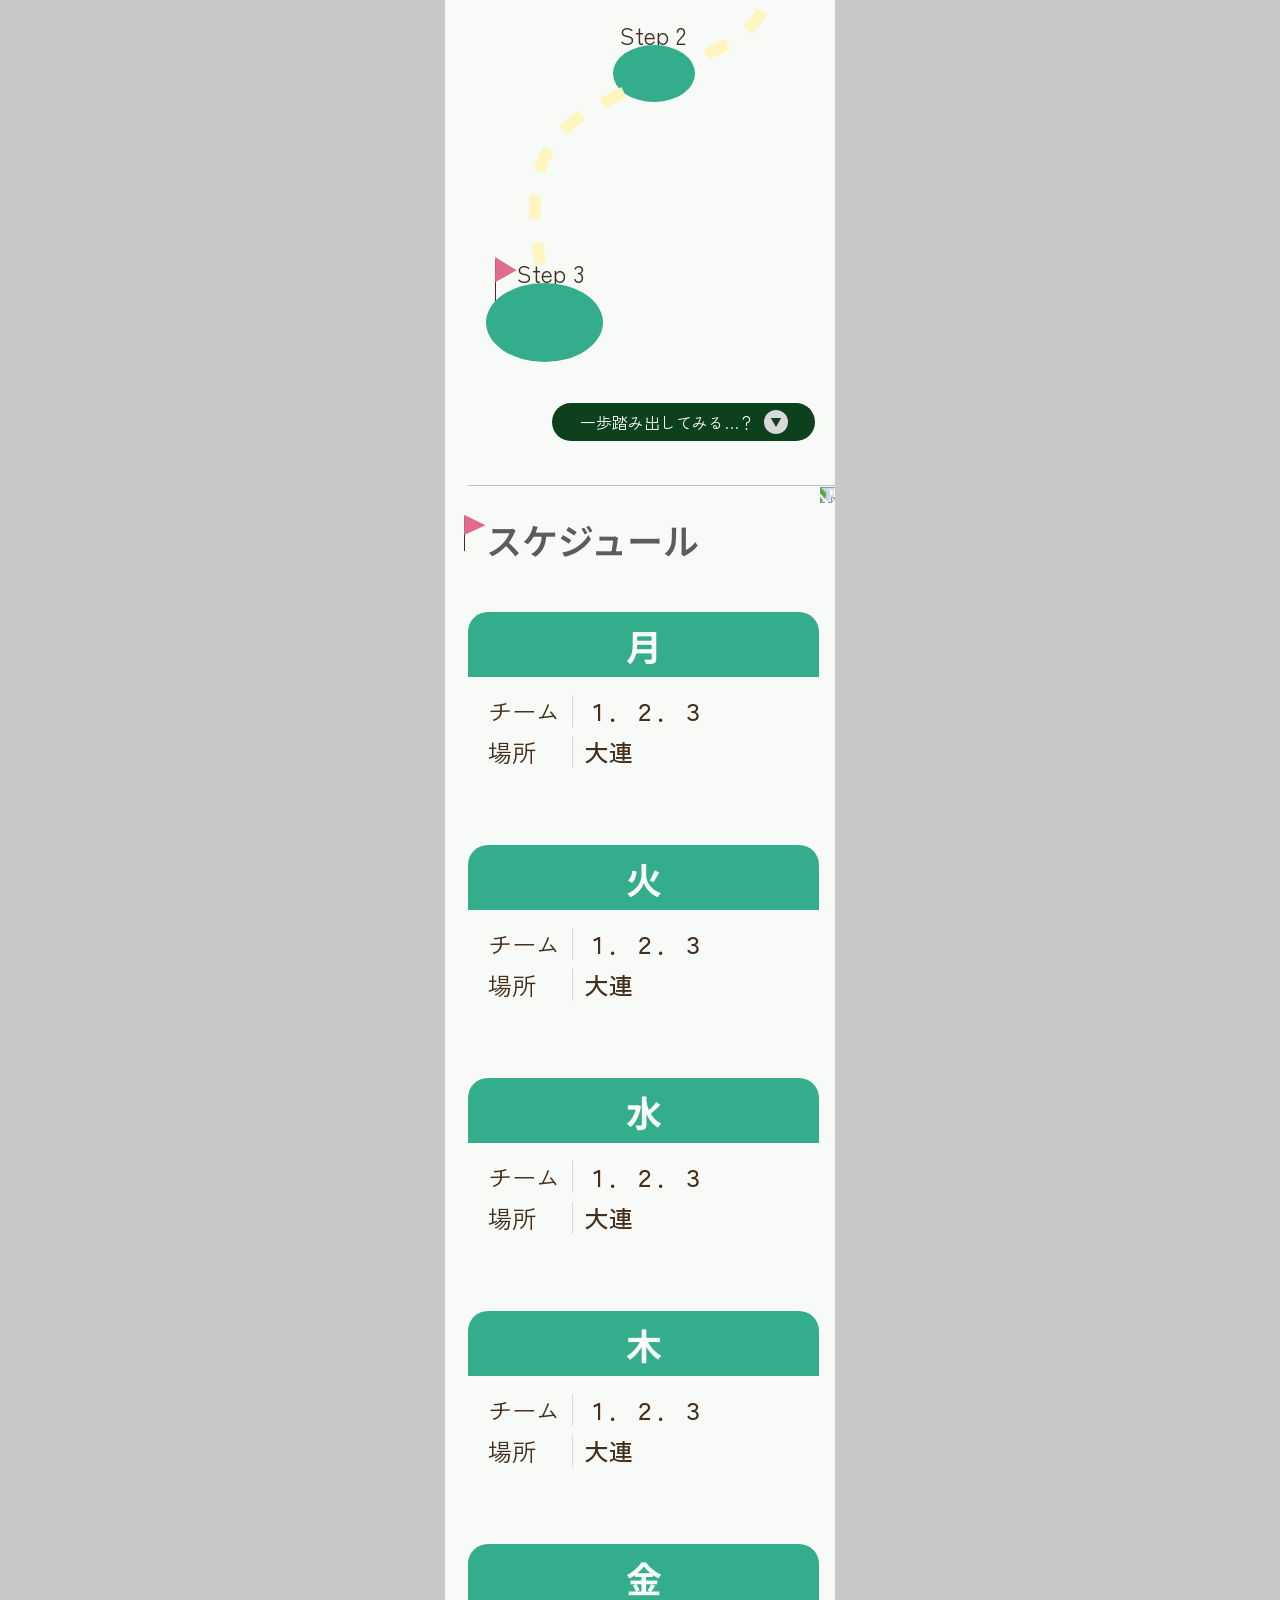
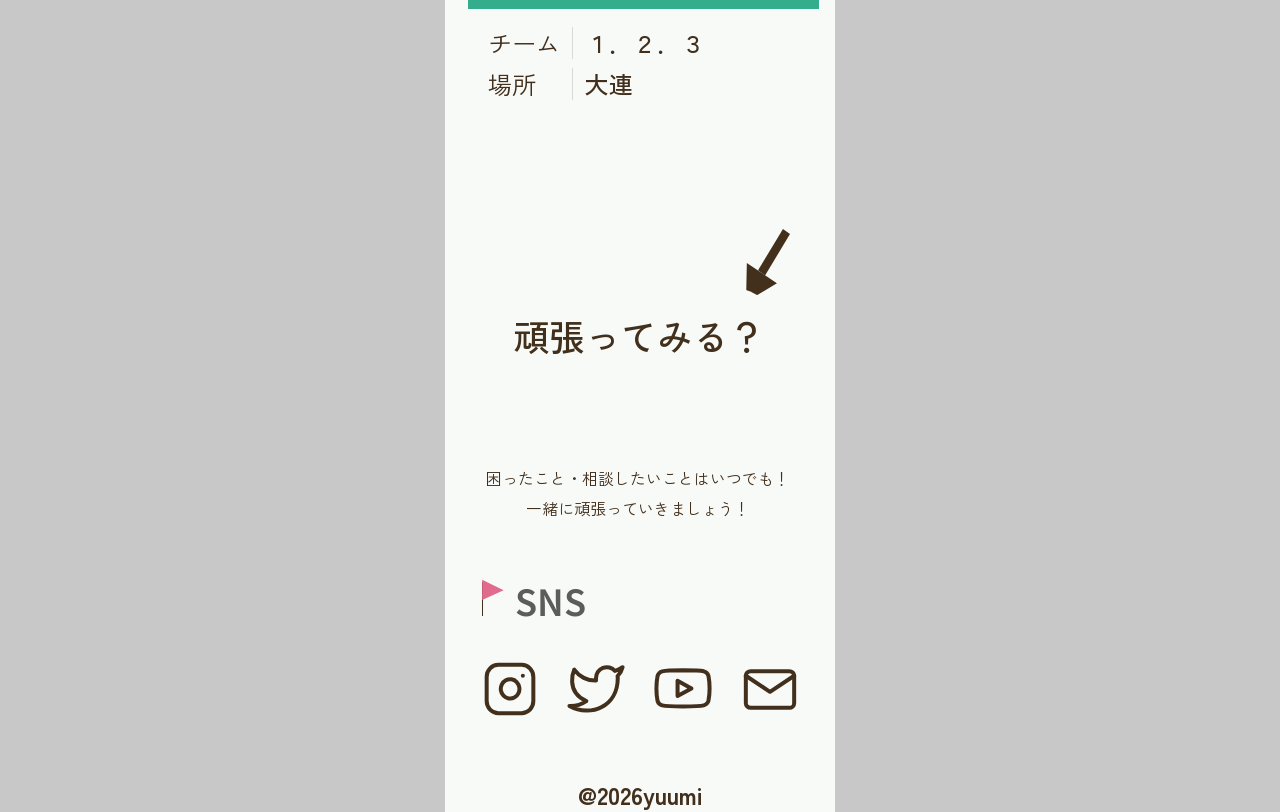
==== commit dc9be440: "top-effect" ====
--- a/index.html
+++ b/index.html
@@ -17,6 +17,8 @@
       <img class="s-top__bg"
         src="Topbg.png"
         alt="アカペラの森">
+     <img class="s-top__front" 
+        src="top-front.png" alt="front">
       <div class="tpo-text">
         <h1 class="tpo-text__title">アカペラの森</h1>
         <div class="tpo-text__sub">
--- a/style.css
+++ b/style.css
@@ -26,6 +26,24 @@
   perspective: 1000px;
 }
 
+.s-top::before {
+  content: "";
+  position: absolute;
+  left: -10%;
+  right: -10%;
+  bottom: -120px;
+  height: 260px;
+  background:
+    radial-gradient(circle at 20% 80%, rgba(30, 80, 45, 0.55) 0 18%, transparent 42%),
+    radial-gradient(circle at 75% 85%, rgba(20, 65, 38, 0.5) 0 20%, transparent 45%),
+    radial-gradient(circle at 50% 100%, rgba(15, 55, 32, 0.65) 0 25%, transparent 55%);
+  transform: translateY(var(--top-foreground-y, 0px)) scale(var(--top-foreground-scale, 1));
+  transform-origin: center bottom;
+  pointer-events: none;
+  z-index: 6;
+  will-change: transform;
+}
+
 .s-top__bg {
   position: absolute;
   inset: 0;
@@ -35,6 +53,16 @@
   pointer-events: none;
   transform-origin: center bottom;
   will-change: transform, filter;
+}
+
+.s-top__front {
+  position: absolute;
+  left: 0;
+  bottom: 0;
+  width: 100%;
+  pointer-events: none;
+  z-index: 4;
+  will-change: transform;
 }
 
 .s-top::after {
@@ -60,6 +88,11 @@
   height: 153px;
 }
 
+.tpo-text,
+.menu-btn {
+  z-index: 10;
+}
+
 .tpo-text__title {
   position: absolute;
   left: 0;
@@ -117,6 +150,10 @@
   position: relative;
   background: #f8faf7;
   height: 579px;
+  margin-top: -80px;
+  z-index: 5;
+  border-top-left-radius: 30px;
+  border-top-right-radius: 30px;
 }
 
 .news-heading {
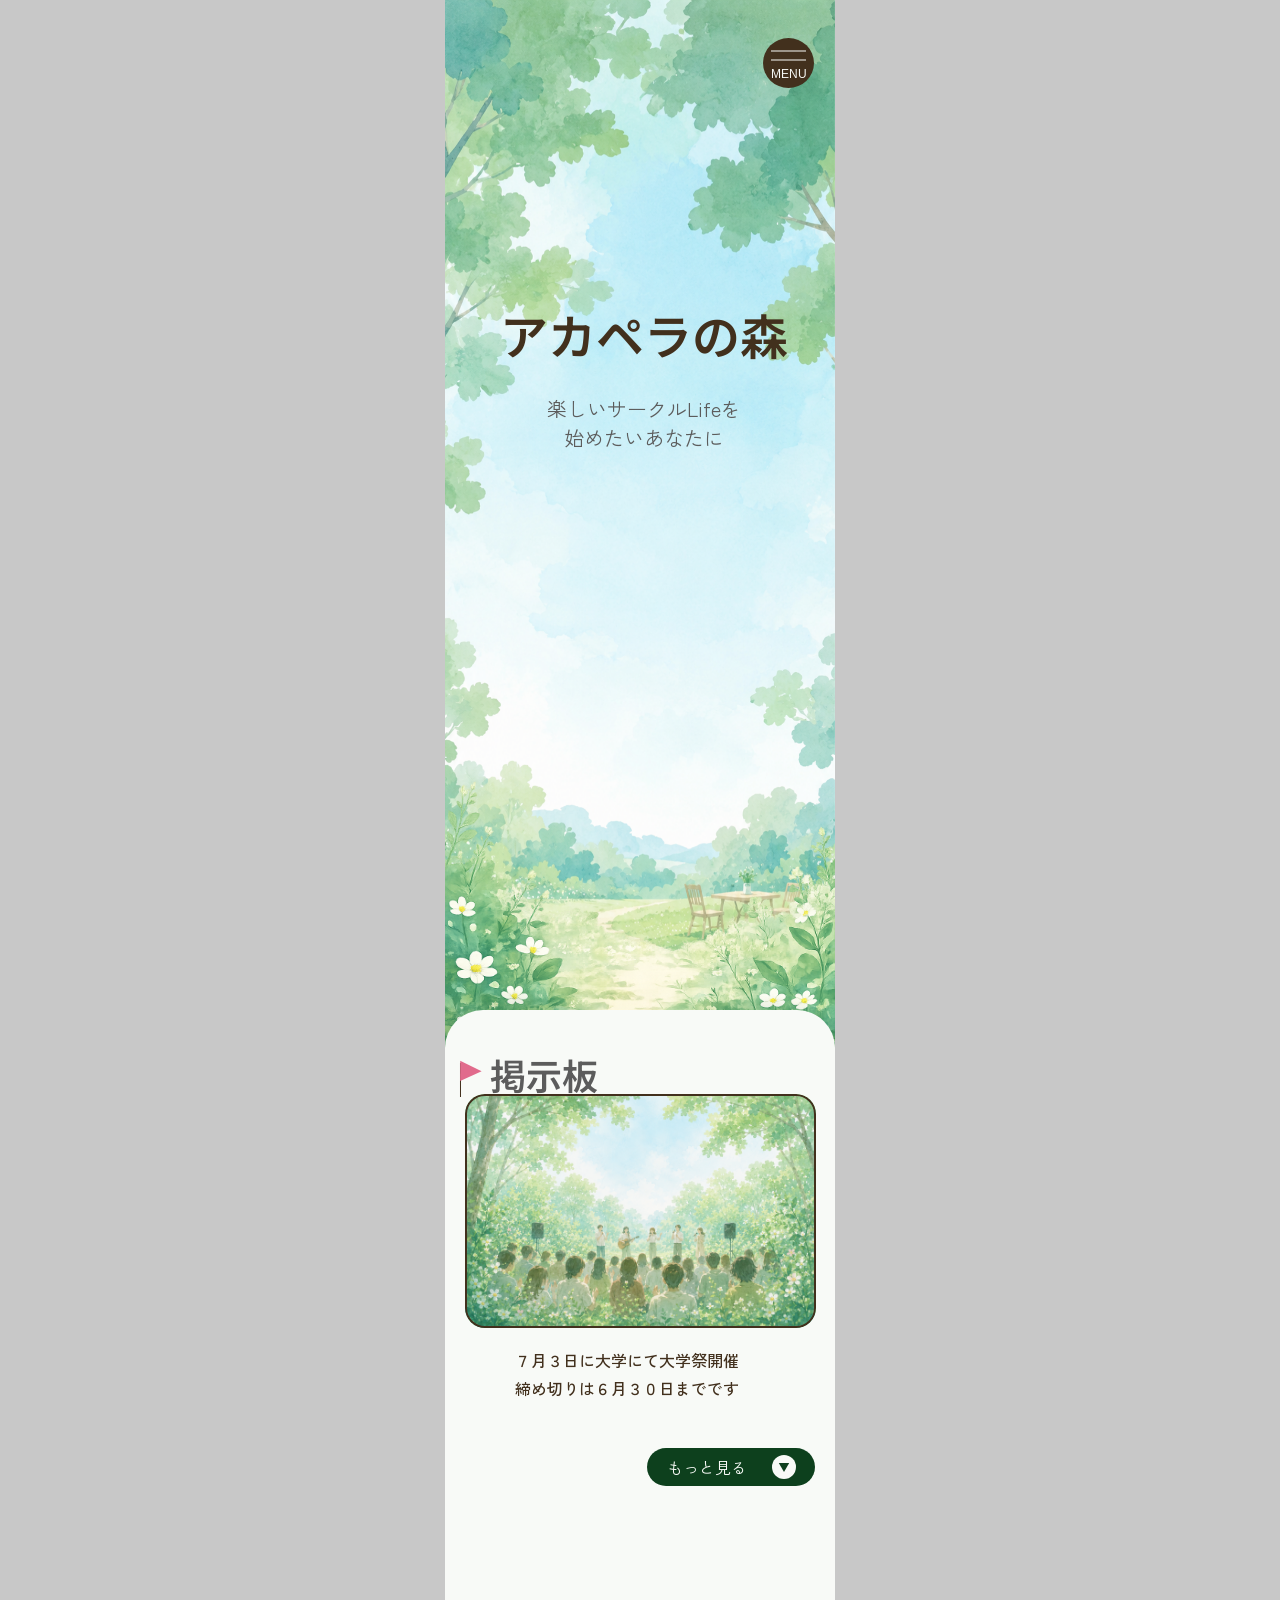
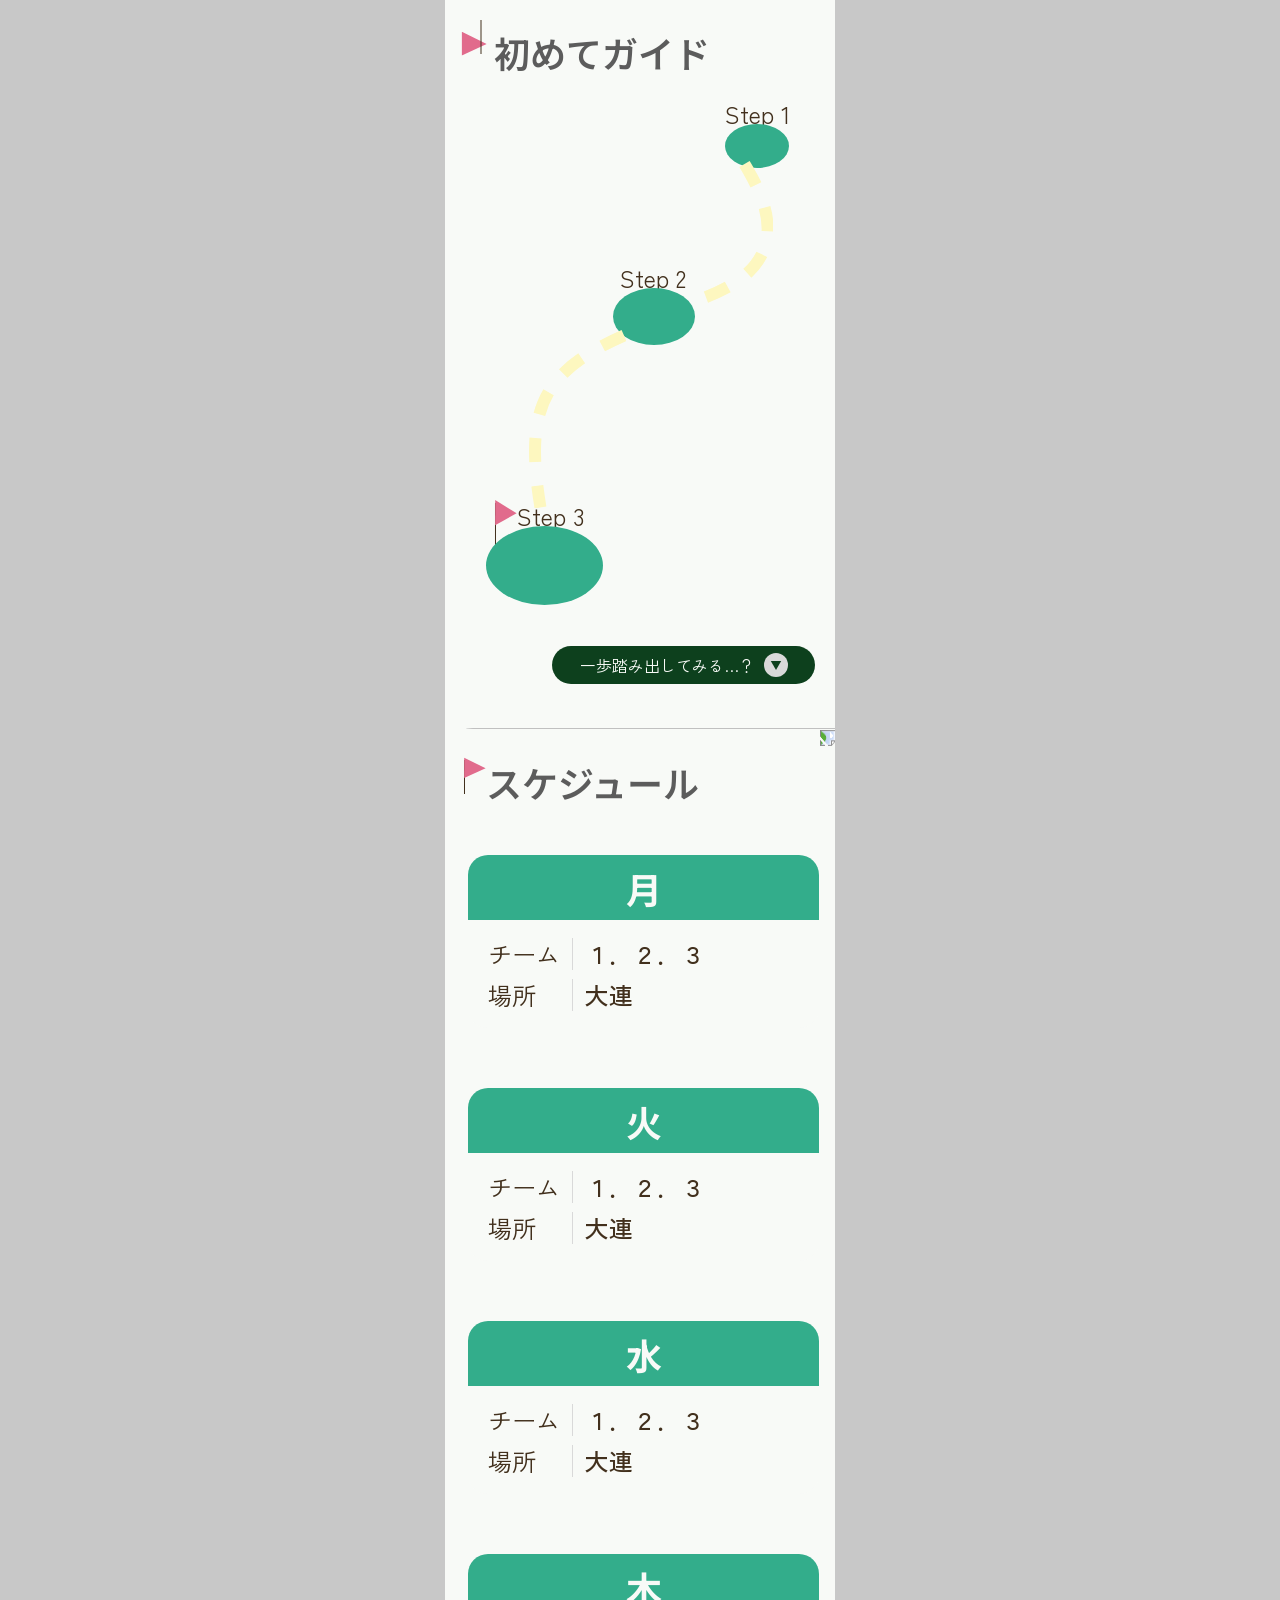
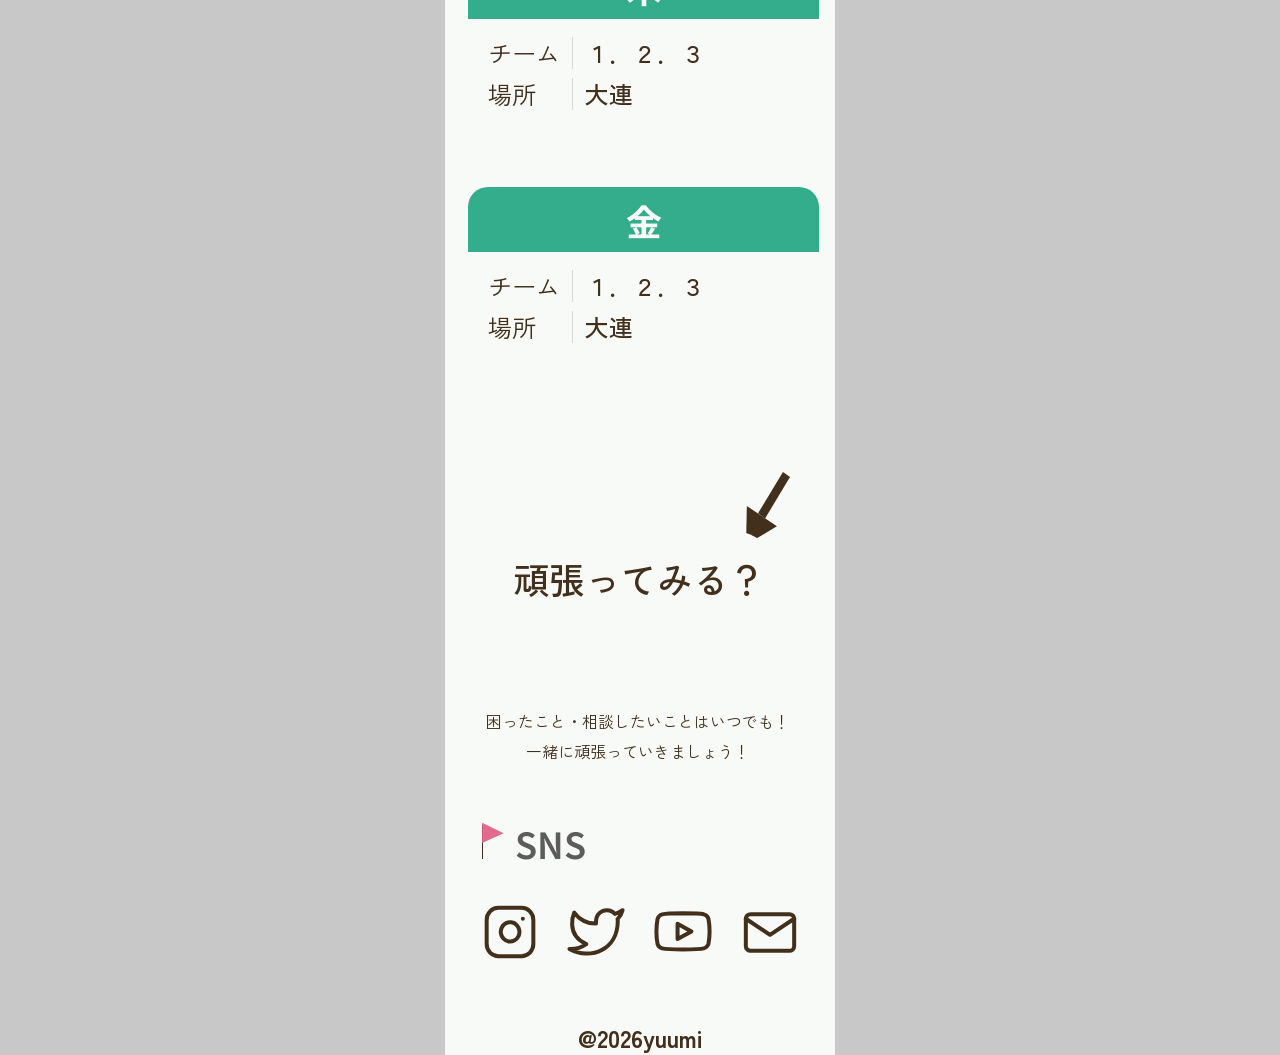
==== commit e0a4733c: "news-section done" ====
--- a/index.html
+++ b/index.html
@@ -18,7 +18,7 @@
         src="Topbg.png"
         alt="アカペラの森">
      <img class="s-top__front" 
-        src="top-front.png" alt="front">
+        src="Top-front.png" alt="アカペラの森の前景">
       <div class="tpo-text">
         <h1 class="tpo-text__title">アカペラの森</h1>
         <div class="tpo-text__sub">
--- a/style.css
+++ b/style.css
@@ -21,7 +21,7 @@
 /* ===== TOP SECTION ===== */
 .s-top {
   position: relative;
-  height: 847px;
+  height: 1100px;
   overflow: hidden;
   perspective: 1000px;
 }
@@ -150,10 +150,10 @@
   position: relative;
   background: #f8faf7;
   height: 579px;
-  margin-top: -80px;
+  margin-top: -90px;
   z-index: 5;
-  border-top-left-radius: 30px;
-  border-top-right-radius: 30px;
+  border-top-left-radius: 38px;
+  border-top-right-radius: 38px;
 }
 
 .news-heading {
@@ -212,7 +212,7 @@
 .news-text {
   position: absolute;
   left: 20px;
-  top: 322px;
+  top: 336px;
   width: 324px;
   text-align: center;
   font-family: 'Zen Kaku Gothic New', sans-serif;
@@ -224,8 +224,8 @@
 
 .more-btn {
   position: absolute;
-  left: 184px;
-  top: 405px;
+  left: 202px;
+  top: 438px;
   display: flex;
   align-items: center;
   gap: 25px;
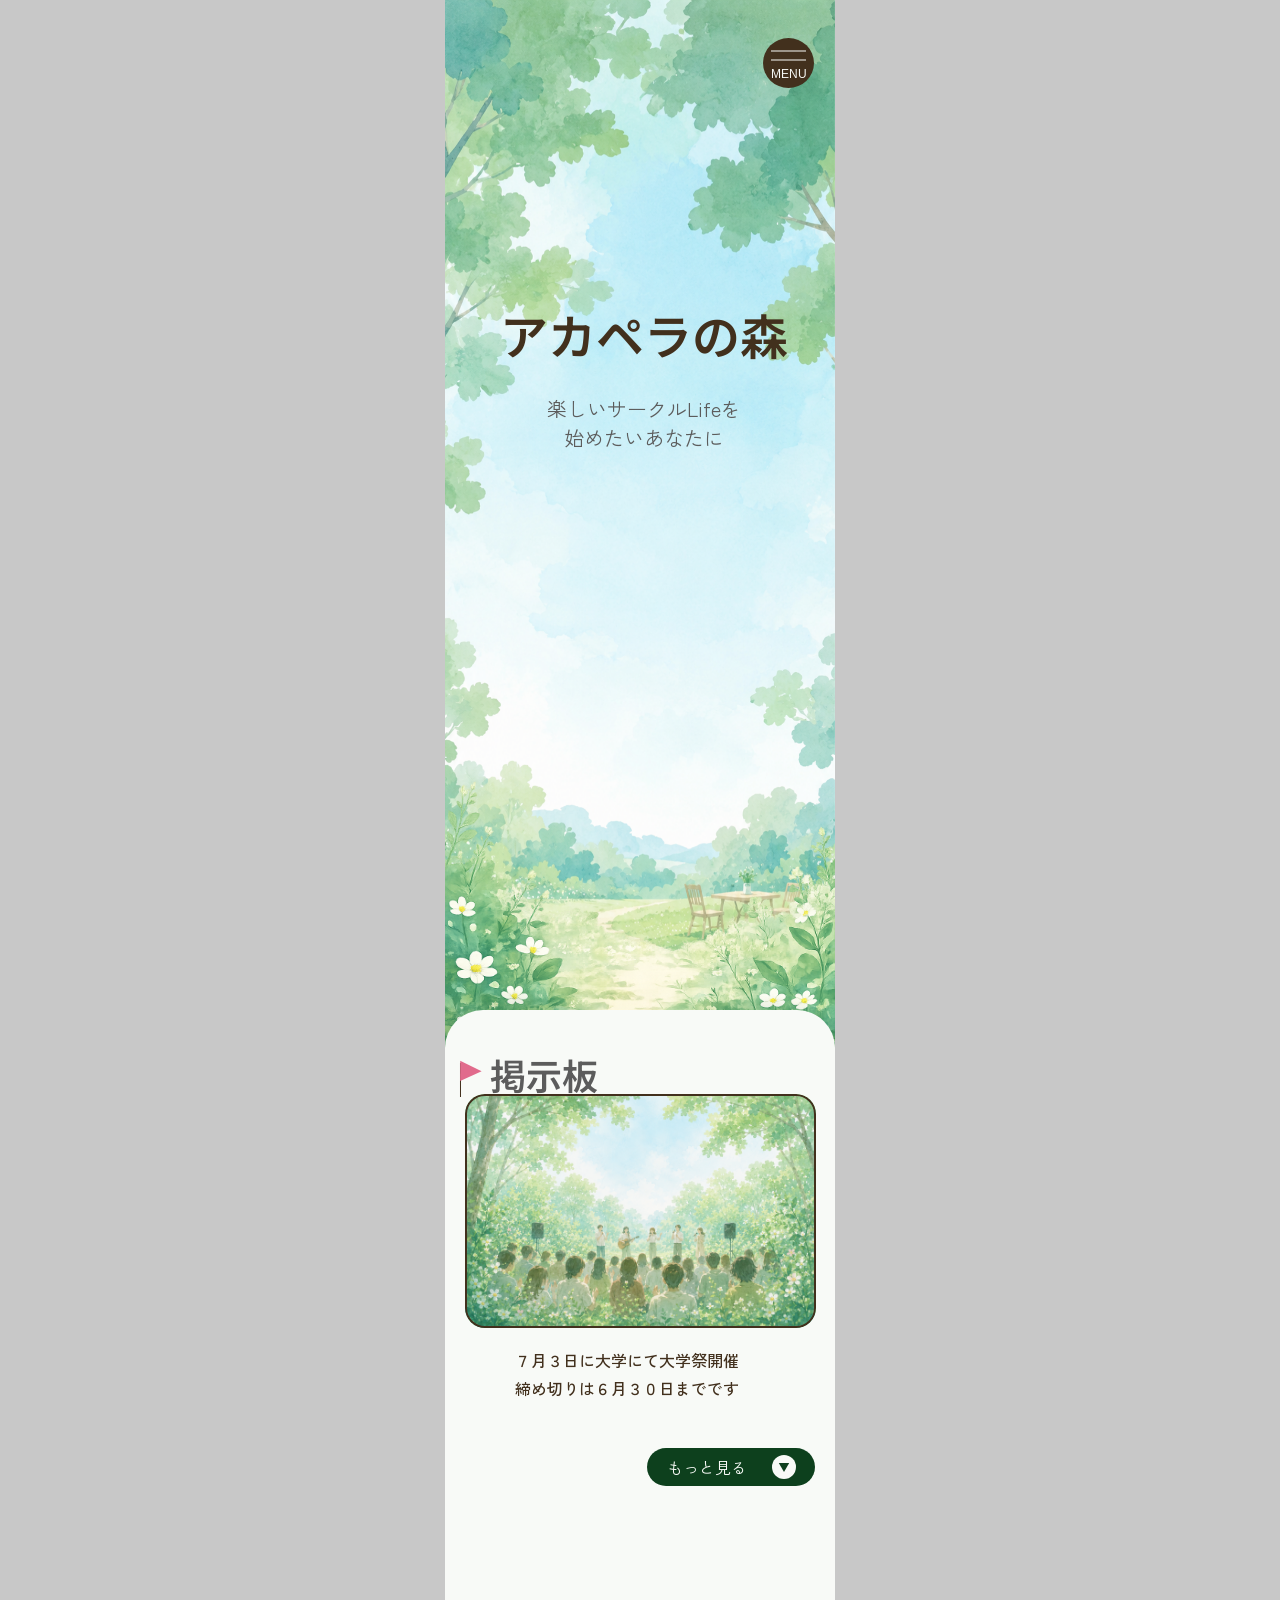
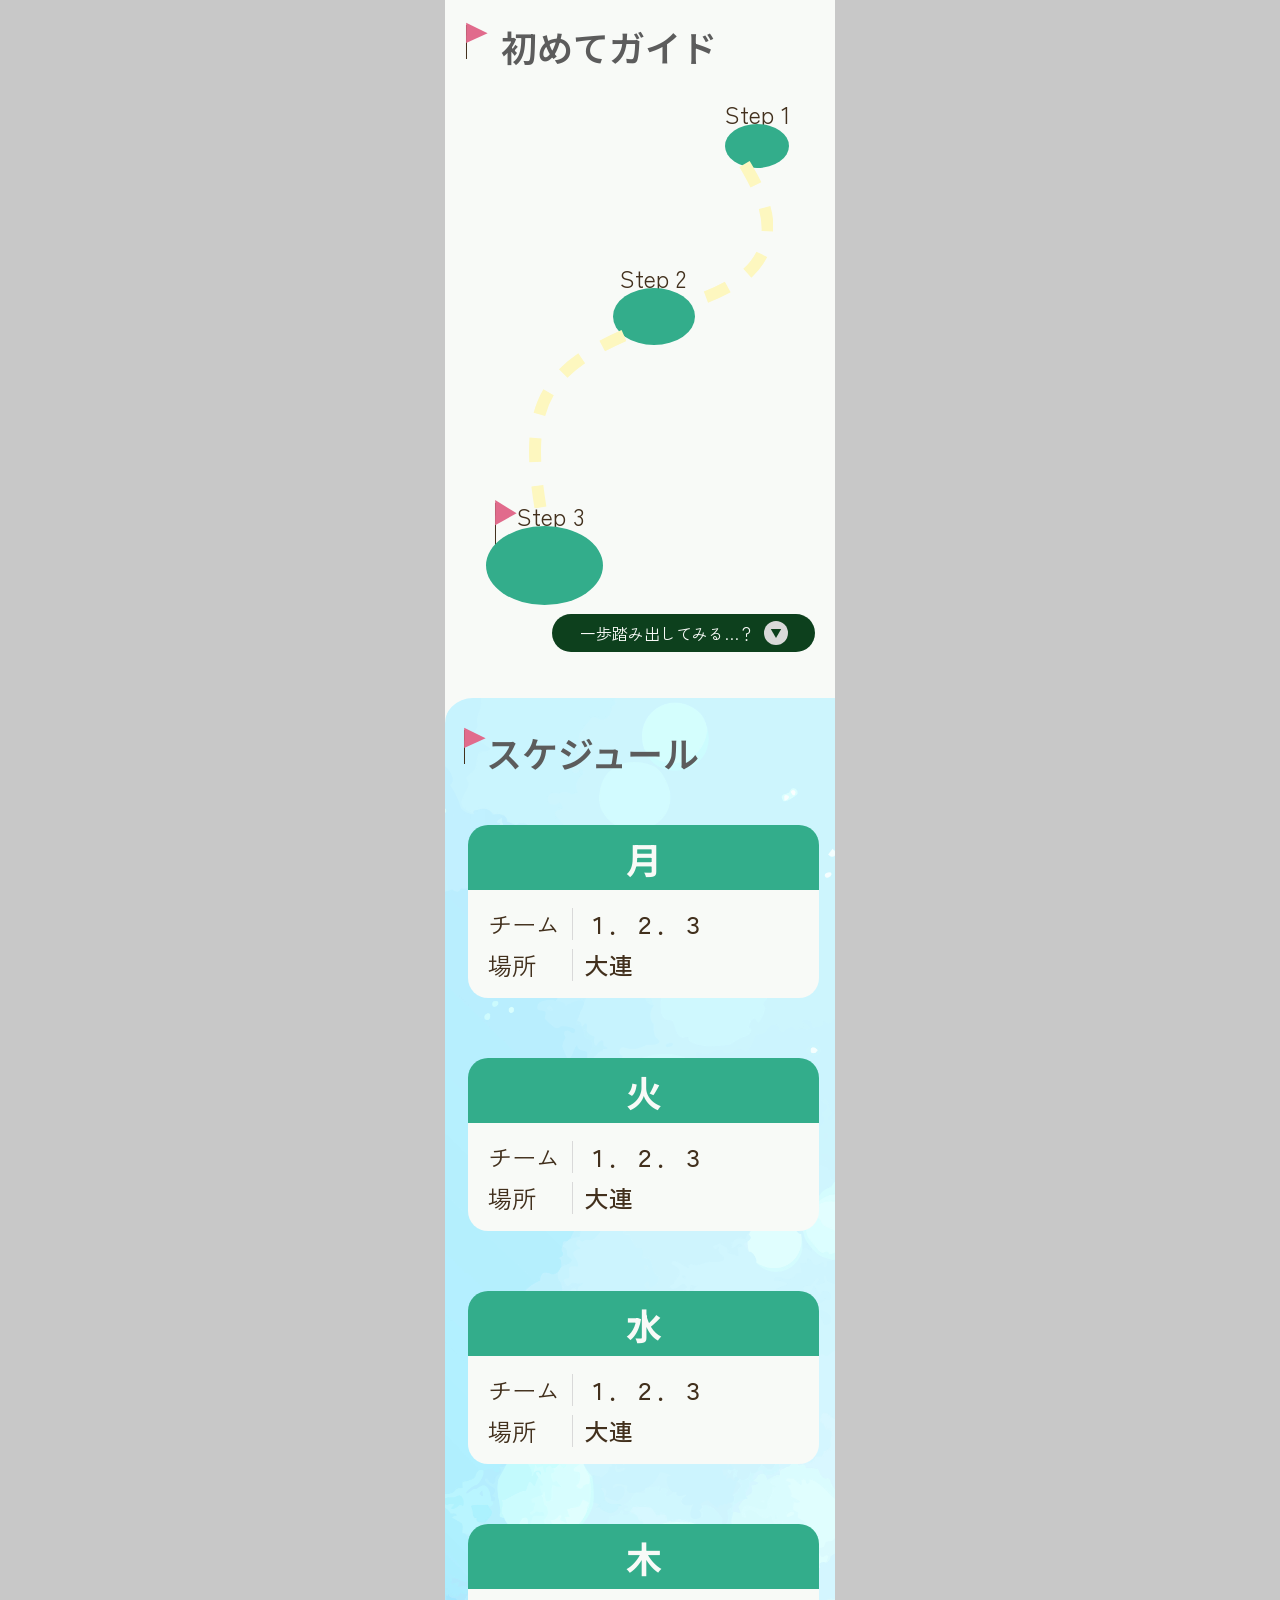
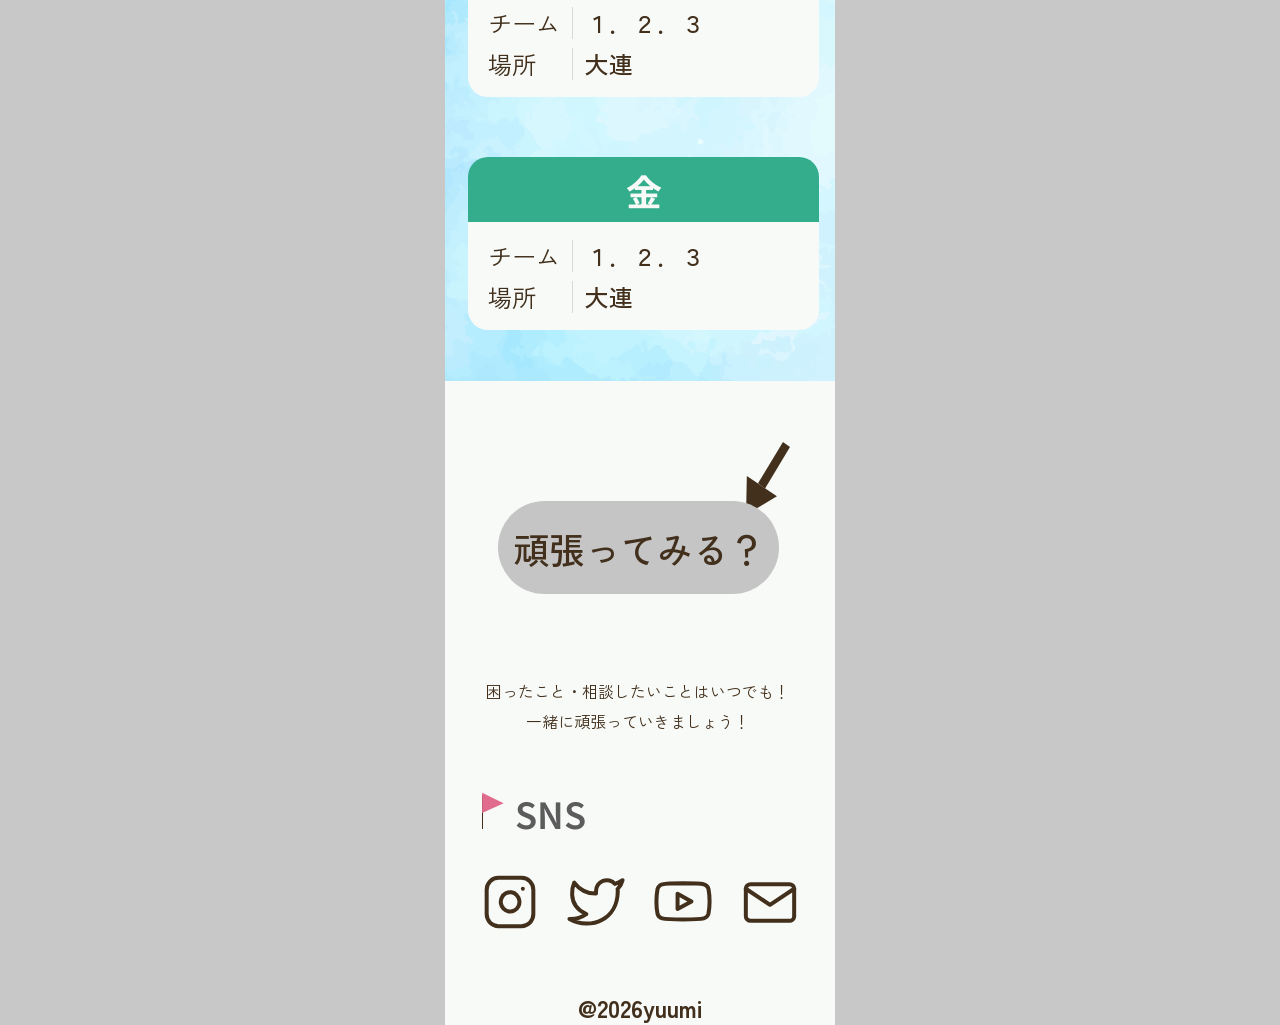
==== commit b3182b12: "再現完了＆Topアニメーション完成" ====
--- a/index.html
+++ b/index.html
@@ -15,10 +15,10 @@
     <!-- TOP SECTION -->
     <section class="s-top">
       <img class="s-top__bg"
-        src="Topbg.png"
+        src="image/Topbg.png"
         alt="アカペラの森">
      <img class="s-top__front" 
-        src="Top-front.png" alt="アカペラの森の前景">
+        src="image/Top-front.png" alt="アカペラの森の前景">
       <div class="tpo-text">
         <h1 class="tpo-text__title">アカペラの森</h1>
         <div class="tpo-text__sub">
@@ -46,7 +46,7 @@
         <p class="news-heading__title">掲示板</p>
       </div>
       <div class="news-image">
-        <img src="news-image.png" alt="ニュース画像">
+        <img src="image/news-image.png" alt="ニュース画像">
         <div class="news-image__border"></div>
       </div>
       <div class="news-text">
@@ -65,23 +65,17 @@
     <!-- GUIDE SECTION -->
     <section class="s-guide" id="guide">
       <div class="s-guide__bg">
-        <img src="src/imports/スマホデザインカンプver3（最新）/4f248a65119c5441645b081ce2bc7710326adbbf.png" alt="">
-      </div>
+        <img src="image/guide-bg.jpg" alt="ガイド背景">
+      </div>
+ 
       <div class="guide-heading">
-        <div class="guide-heading__frag-wrap">
-          <div class="guide-heading__frag-inner">
-            <svg width="23.525" height="28.623" fill="none" viewBox="0 0 20.3734 21.4669">
-              <path d="M10.1867 0L20.3734 21.4669H0L10.1867 0Z" fill="#E16B8C"/>
-            </svg>
-          </div>
-        </div>
-        <div class="guide-heading__line">
-          <svg style="transform:rotate(90deg);display:block" width="34" height="2" fill="none" viewBox="0 0 34 1">
-            <line x1="0" x2="34" y1="0.5" y2="0.5" stroke="#42301D"/>
-          </svg>
-        </div>
-        <p class="guide-heading__title">初めてガイド</p>
-      </div>
+    <svg class="guide-heading__frag" fill="none" viewBox="0 0 28.6438 38" preserveAspectRatio="none">
+      <line x1="7.5" x2="7.5" y1="4" y2="38" stroke="#42301D"/>
+    <path d="M28.6307 12.295L7.15615 22.0824L7.17884 1.709L28.6307 12.295Z" fill="#E16B8C"/>
+   </svg>
+   <p class="guide-heading__title">初めてガイド</p>
+</div>
+        
 
       <p class="step-label step1-label">Step 1</p>
       <svg class="step1-circle" fill="none" viewBox="0 0 64 44" preserveAspectRatio="none">
@@ -129,7 +123,7 @@
     <section class="s-schedule" id="schedule">
       <div class="s-schedule__bg-wrap">
         <div class="s-schedule__bg-inner">
-          <img src="src/imports/スマホデザインカンプver3（最新）/8d55b671d7ab9ae6edd9edaf569d2e7a92e82fa0.png" alt="">
+          <img src="image/schedule.jpg" alt="">
         </div>
       </div>
       <div class="schedule-heading">
@@ -239,7 +233,7 @@
     <!-- SNS SECTION -->
     <section class="s-sns" id="sns">
       <div class="s-sns__bg">
-        <img src="src/imports/スマホデザインカンプver3（最新）/4f248a65119c5441645b081ce2bc7710326adbbf.png" alt="">
+        <img src="image/guide-bg.jpg" alt="">
       </div>
       <div class="sns-heading">
         <svg class="sns-heading__frag" fill="none" viewBox="0 0 28.6438 37.9999" preserveAspectRatio="none">
--- a/style.css
+++ b/style.css
@@ -281,25 +281,18 @@
   overflow: hidden;
 }
 
-.guide-heading__frag-wrap {
-  position: absolute;
-  left: 10px;
-  top: 43px;
+.guide-heading__frag {
+  position: absolute;
+  left: 12px;
+  top: 32px;
   width: 28.644px;
-  height: 24.058px;
-  display: flex;
-  align-items: center;
-  justify-content: center;
-}
-
-.guide-heading__frag-inner { transform: rotate(90.06deg) skewX(-1deg); }
-
-.guide-heading__line { position: absolute; left: 17px; top: 47px; }
+  height: 38px;
+}
 
 .guide-heading__title {
   position: absolute;
-  left: 47px;
-  top: 37px;
+  left: 54px;
+  top: 31px;
   font-family: 'Noto Sans JP', sans-serif;
   font-weight: 600;
   font-size: 36px;
@@ -336,7 +329,7 @@
 .try-btn {
   position: absolute;
   left: 107px;
-  top: 657px;
+  top: 625px;
   display: flex;
   align-items: center;
   justify-content: center;
@@ -361,6 +354,7 @@
   height: 1287px;
   overflow: hidden;
   border-top-left-radius: 30px;
+  margin-top: -30px;
 }
 
 .s-schedule__bg-wrap {
@@ -507,7 +501,7 @@
   position: absolute;
   left: 53px; top: 120px;
   width: 281px; height: 93px;
-  background: #f8faf7;
+  background: #c5c5c5;
   border-radius: 140px;
   display: flex;
   align-items: center;
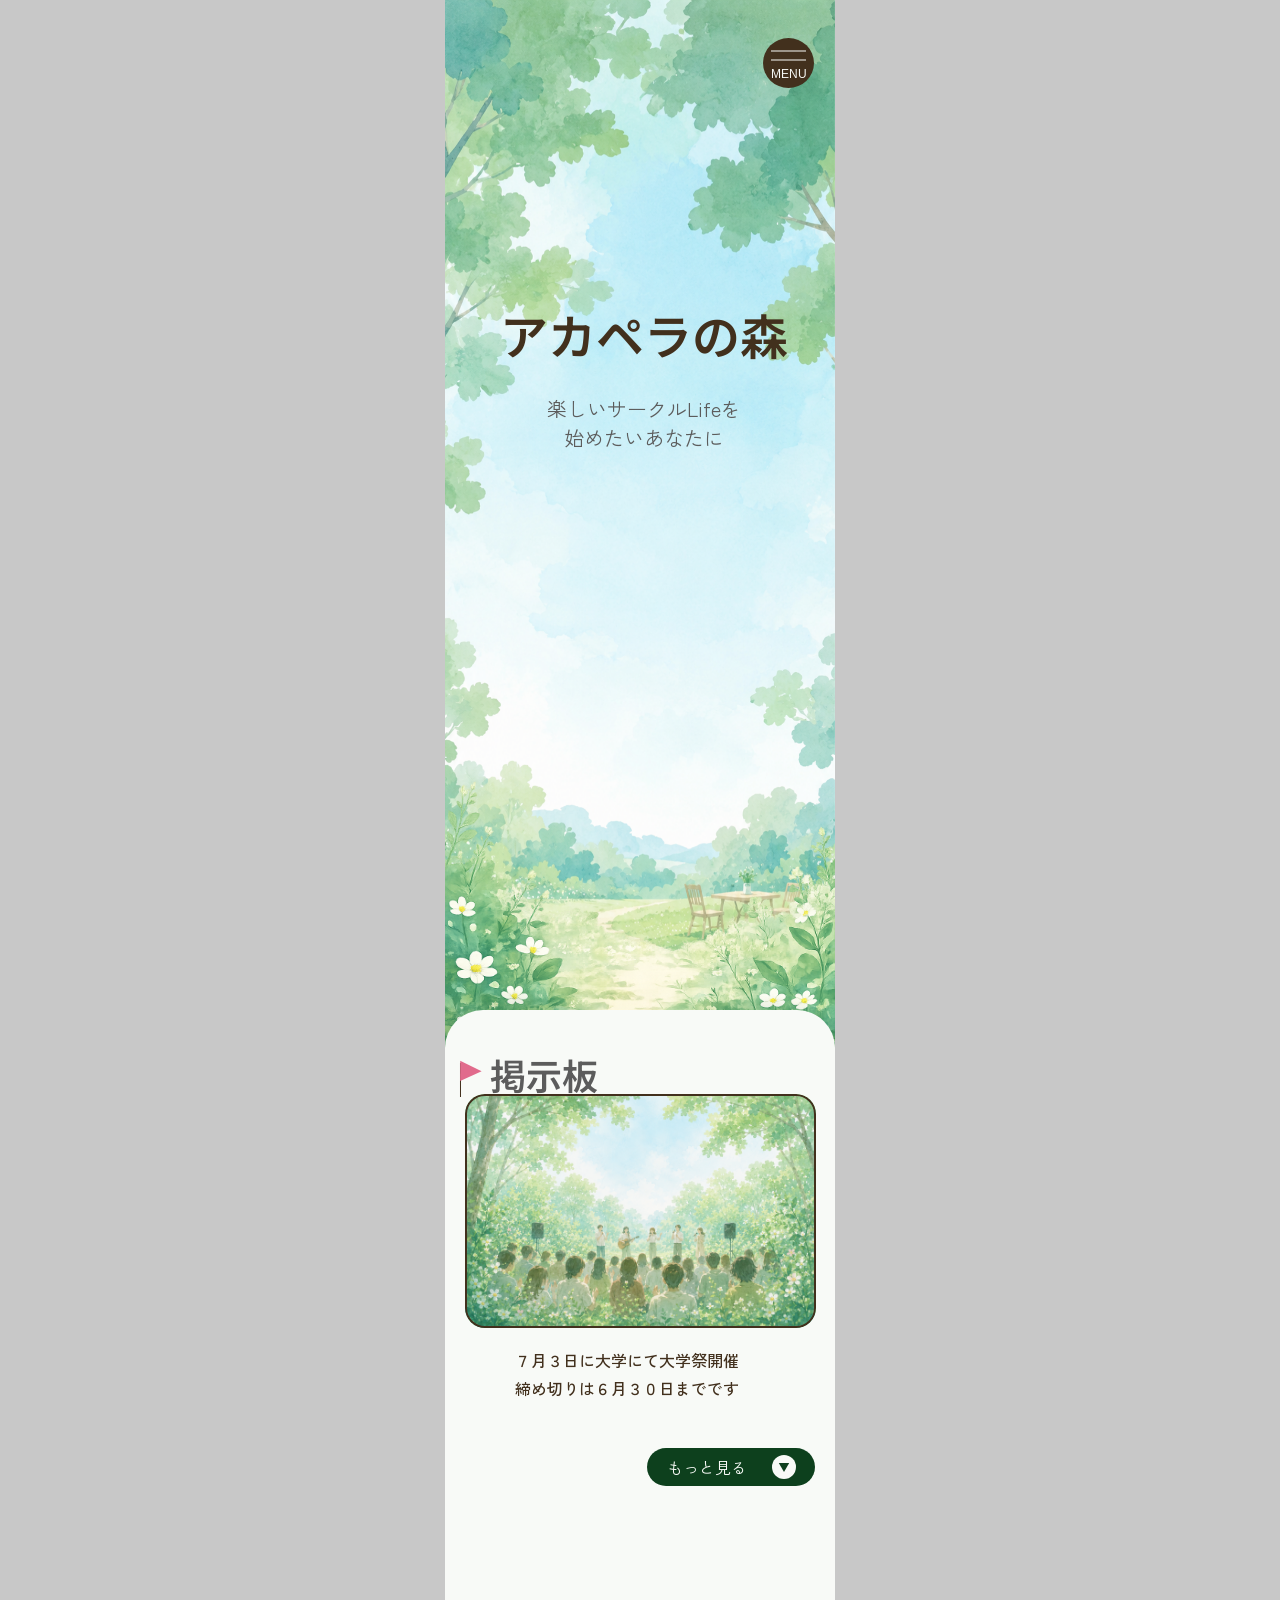
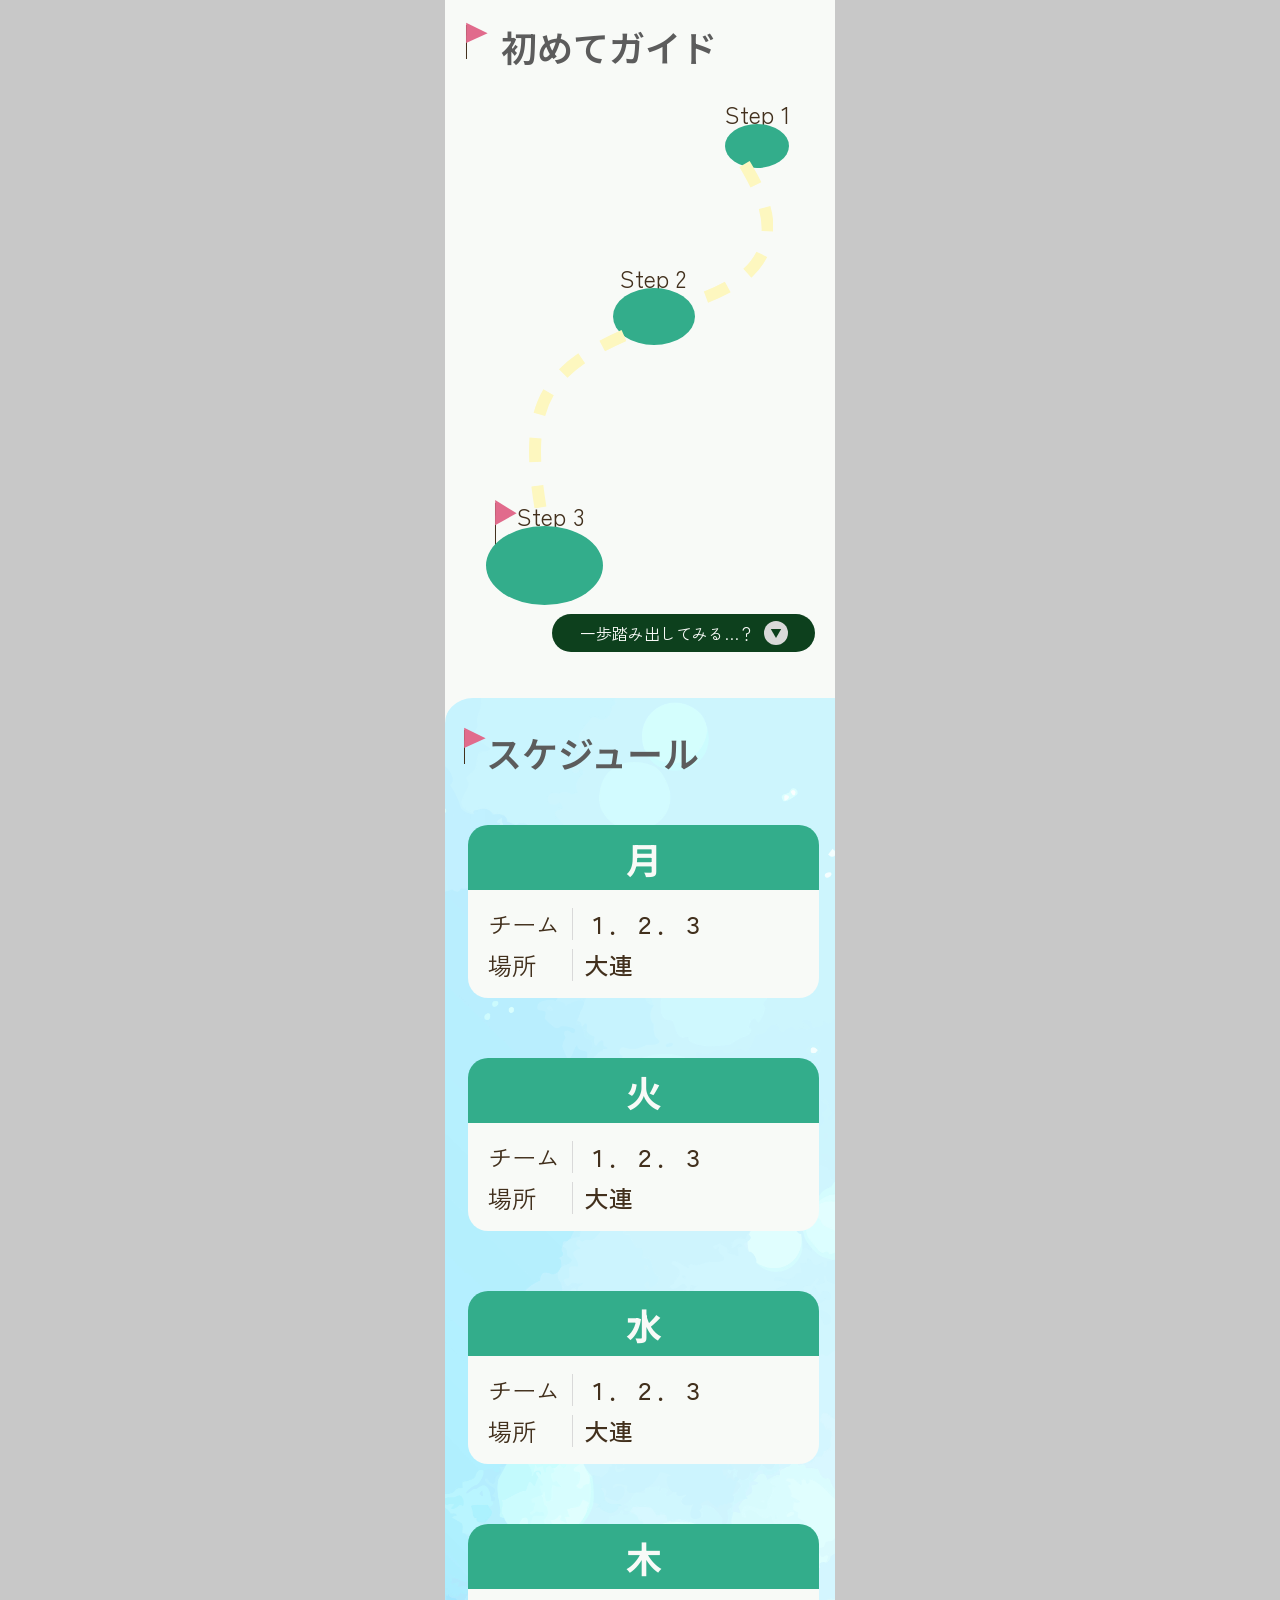
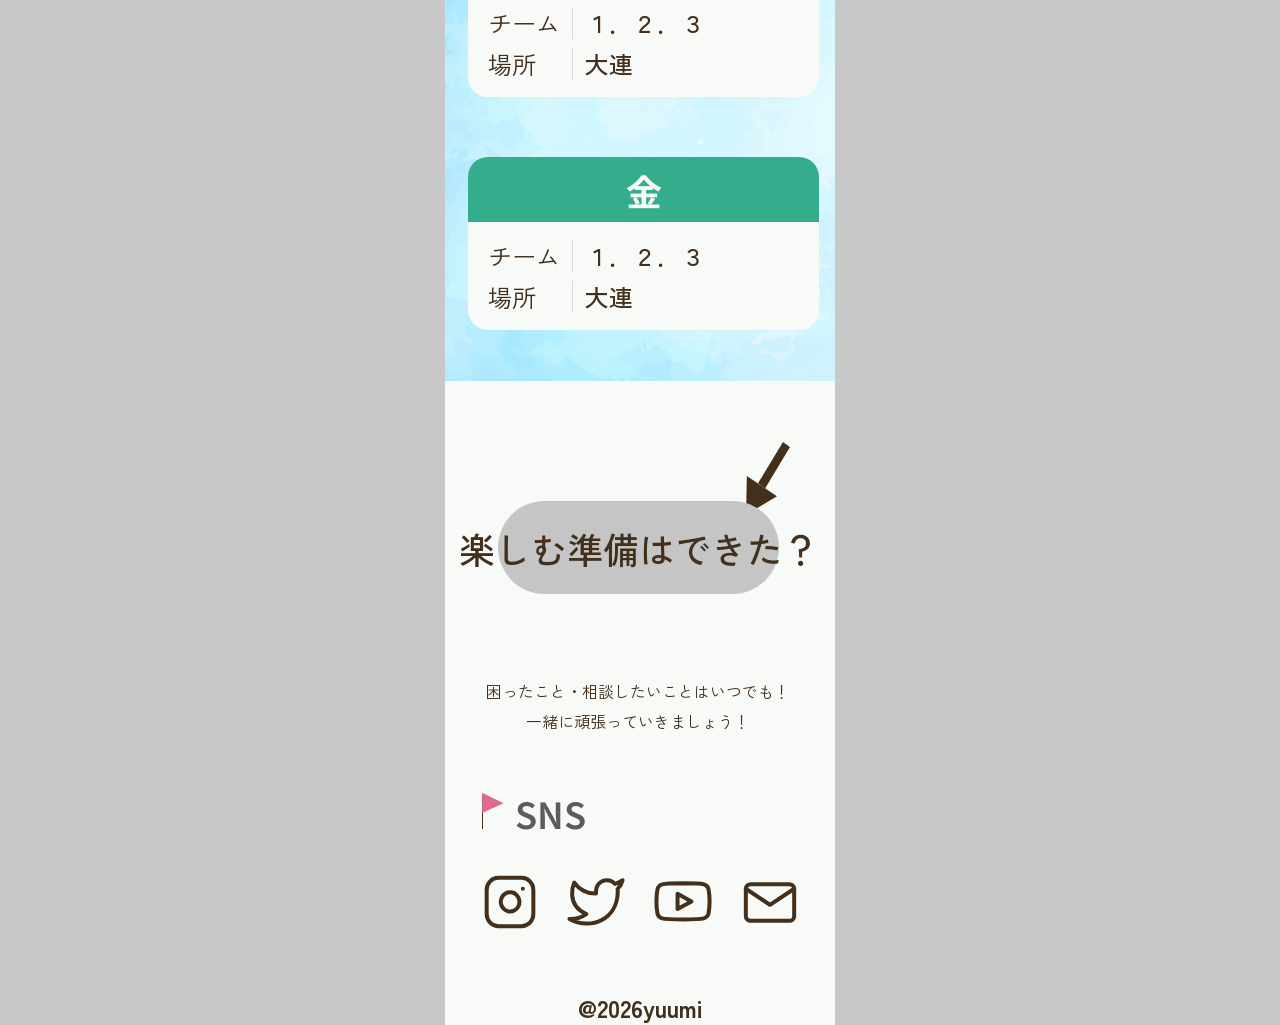
==== commit 8fd94319: "微調整" ====
--- a/index.html
+++ b/index.html
@@ -7,7 +7,7 @@
   <link rel="preconnect" href="https://fonts.googleapis.com">
   <link rel="preconnect" href="https://fonts.gstatic.com" crossorigin>
   <link href="https://fonts.googleapis.com/css2?family=Noto+Sans+JP:wght@600;700&family=Zen+Kaku+Gothic+New:wght@400;500;700&family=Arimo&display=swap" rel="stylesheet">
-  <link rel="stylesheet" href="style.css">
+  <link rel="stylesheet" href="css/style.css">
 </head>
 <body>
   <div class="page">
@@ -110,7 +110,7 @@
         <ellipse cx="58.5" cy="39.5" fill="#33AD8B" rx="58.5" ry="39.5"/>
       </svg>
 
-      <a href="#" class="try-btn">
+      <a href="sub.html" class="try-btn">
         <span>一歩踏み出してみる…？</span>
         <svg width="24" height="24" fill="none" viewBox="0 0 24 24">
           <rect width="24" height="24" rx="12" fill="#D9D9D9"/>
@@ -215,13 +215,15 @@
     <!-- FIGHT SECTION -->
     <section class="s-fight">
       <div class="s-fight__bg">
-        <img src="src/imports/スマホデザインカンプver3（最新）/b82bd9bf7613b6cdc642dcb2ff499bd736ba3fcc.png" alt="">
+        <img src="image/fight-bg.jpg" alt="">
       </div>
       <svg class="fight-arrow" fill="none" viewBox="0 0 123 159" preserveAspectRatio="none">
         <path d="M61.8304 90.0604L91.9368 110.15L61.0536 128.762L61.8304 90.0604Z" fill="#42301D"/>
         <path d="M97.9668 56L104.999 61.1218L80.0543 102.496L73.022 97.3738L97.9668 56Z" fill="#42301D"/>
       </svg>
-      <a href="#" class="fight-btn">頑張ってみる？</a>
+      <button type="button" class="fight-btn">
+       楽しむ準備はできた？
+     </button>
       <div class="fight-message">
         <div class="fight-message__inner">
           <p>困ったこと・相談したいことはいつでも！</p>
@@ -243,25 +245,37 @@
         <p class="sns-heading__title">SNS</p>
       </div>
       <div class="sns-icons">
-        <a href="#" class="sns-icon" aria-label="Instagram">
+        <a href="https://www.instagram.com/ukkacappella_official/"
+          class="sns-icon"
+          target="_blank"
+          rel="noopener noreferrer"
+         aria-label="Instagram">
           <svg width="56" height="58" fill="none" viewBox="0 0 56 58">
             <path d="M39.6667 4.83333H16.3333C9.89001 4.83333 4.66667 10.2432 4.66667 16.9167V41.0833C4.66667 47.7568 9.89001 53.1667 16.3333 53.1667H39.6667C46.11 53.1667 51.3333 47.7568 51.3333 41.0833V16.9167C51.3333 10.2432 46.11 4.83333 39.6667 4.83333Z" stroke="#42301D" stroke-width="4" stroke-linecap="round" stroke-linejoin="round"/>
             <path d="M37.3333 27.4775C37.6213 29.4888 37.2896 31.5429 36.3854 33.3476C35.4813 35.1524 34.0507 36.6159 32.2971 37.53C30.5436 38.4442 28.5564 38.7624 26.6182 38.4393C24.68 38.1163 22.8894 37.1685 21.5013 35.7308C20.1131 34.2931 19.198 32.4386 18.8862 30.4312C18.5743 28.4238 18.8815 26.3656 19.7641 24.5494C20.6467 22.7332 22.0598 21.2515 23.8023 20.3151C25.5448 19.3786 27.5281 19.0351 29.47 19.3333C31.4508 19.6376 33.2847 20.5935 34.7006 22.0601C36.1166 23.5266 37.0396 25.4259 37.3333 27.4775Z" stroke="#42301D" stroke-width="4" stroke-linecap="round" stroke-linejoin="round"/>
             <path d="M40.8333 15.7083H40.8575" stroke="#42301D" stroke-width="4" stroke-linecap="round" stroke-linejoin="round"/>
           </svg>
         </a>
-        <a href="#" class="sns-icon" aria-label="Twitter">
+        <a href="https://x.com/ukkacappella"
+         class="sns-icon"
+         target="_blank"
+         rel="noopener noreferrer"
+         aria-label="Twitter">
           <svg width="58" height="58" fill="none" viewBox="0 0 58 58">
             <path d="M55.5833 7.25C53.2691 8.8824 50.7068 10.1309 47.995 10.9475C46.5395 9.27398 44.6052 8.08784 42.4537 7.54949C40.3021 7.01114 38.0371 7.14656 35.965 7.93743C33.8929 8.7283 32.1137 10.1365 30.868 11.9715C29.6223 13.8065 28.9703 15.9798 29 18.1975V20.6142C24.753 20.7243 20.5447 19.7824 16.7499 17.8723C12.9551 15.9623 9.6916 13.1434 7.25 9.66667C7.25 9.66667 -2.41667 31.4167 19.3333 41.0833C14.3563 44.4618 8.4273 46.1557 2.41667 45.9167C24.1667 58 50.75 45.9167 50.75 18.125C50.7478 17.4518 50.6831 16.7804 50.5567 16.1192C53.0231 13.6868 54.7637 10.6157 55.5833 7.25Z" stroke="#42301D" stroke-width="4" stroke-linecap="round" stroke-linejoin="round"/>
           </svg>
         </a>
-        <a href="#" class="sns-icon" aria-label="YouTube">
+        <a href="https://www.youtube.com/@北九大アカペラの森"
+       class="sns-icon"
+       target="_blank"
+       rel="noopener noreferrer"
+       aria-label="YouTube">
           <svg width="58" height="56" fill="none" viewBox="0 0 58 56">
             <path d="M54.4717 14.98C54.1846 13.8726 53.5999 12.858 52.7767 12.0386C51.9536 11.2192 50.921 10.6241 49.7833 10.3133C45.6267 9.33333 29 9.33333 29 9.33333C29 9.33333 12.3733 9.33333 8.21667 10.4067C7.07901 10.7174 6.04644 11.3126 5.22325 12.1319C4.40006 12.9513 3.81541 13.966 3.52833 15.0733C2.7676 19.1463 2.39549 23.2781 2.41667 27.4167C2.38955 31.5864 2.76169 35.7497 3.52833 39.8533C3.84482 40.9263 4.44257 41.9023 5.26385 42.6871C6.08512 43.4719 7.10215 44.0389 8.21667 44.3333C12.3733 45.4067 29 45.4067 29 45.4067C29 45.4067 45.6267 45.4067 49.7833 44.3333C50.921 44.0226 51.9536 43.4274 52.7767 42.608C53.5999 41.7887 54.1846 40.774 54.4717 39.6667C55.2265 35.6244 55.5986 31.5241 55.5833 27.4167C55.6104 23.2469 55.2383 19.0836 54.4717 14.98Z" stroke="#42301D" stroke-width="4" stroke-linecap="round" stroke-linejoin="round"/>
             <path d="M23.5625 35.0467L37.4583 27.4167L23.5625 19.7867V35.0467Z" stroke="#42301D" stroke-width="4" stroke-linecap="round" stroke-linejoin="round"/>
           </svg>
         </a>
-        <a href="#" class="sns-icon" aria-label="メール">
+        <a href="mailto:kitakyu.u.forestofacapprlla2025@gmail.com" class="sns-icon"aria-label="メール">
           <svg width="58" height="55" fill="none" viewBox="0 0 58 55">
             <path d="M9.66667 9.16667H48.3333C50.9917 9.16667 53.1667 11.2292 53.1667 13.75V41.25C53.1667 43.7708 50.9917 45.8333 48.3333 45.8333H9.66667C7.00833 45.8333 4.83333 43.7708 4.83333 41.25V13.75C4.83333 11.2292 7.00833 9.16667 9.66667 9.16667Z" stroke="#42301D" stroke-width="4" stroke-linecap="round" stroke-linejoin="round"/>
             <path d="M53.1667 13.75L29 29.7917L4.83333 13.75" stroke="#42301D" stroke-width="4" stroke-linecap="round" stroke-linejoin="round"/>
@@ -286,6 +300,6 @@
     </div>
   </div>
 
-  <script src="main.js"></script>
+  <script src="js/main.js"></script>
 </body>
 </html>
--- a/css/style.css
+++ b/css/style.css
@@ -0,0 +1,636 @@
+*, *::before, *::after {
+  box-sizing: border-box;
+  margin: 0;
+  padding: 0;
+}
+
+body {
+  background-color: #c8c8c8;
+  font-family: 'Zen Kaku Gothic New', sans-serif;
+  -webkit-font-smoothing: antialiased;
+}
+
+.page {
+  max-width: 390px;
+  margin: 0 auto;
+  position: relative;
+  overflow-x: hidden;
+  background-color: #f8faf7;
+}
+
+/* ===== TOP SECTION ===== */
+.s-top {
+  position: relative;
+  height: 1100px;
+  overflow: hidden;
+  perspective: 1000px;
+}
+
+.s-top::before {
+  content: "";
+  position: absolute;
+  left: -10%;
+  right: -10%;
+  bottom: -120px;
+  height: 260px;
+  background:
+    radial-gradient(circle at 20% 80%, rgba(30, 80, 45, 0.55) 0 18%, transparent 42%),
+    radial-gradient(circle at 75% 85%, rgba(20, 65, 38, 0.5) 0 20%, transparent 45%),
+    radial-gradient(circle at 50% 100%, rgba(15, 55, 32, 0.65) 0 25%, transparent 55%);
+  transform: translateY(var(--top-foreground-y, 0px)) scale(var(--top-foreground-scale, 1));
+  transform-origin: center bottom;
+  pointer-events: none;
+  z-index: 6;
+  will-change: transform;
+}
+
+.s-top__bg {
+  position: absolute;
+  inset: 0;
+  width: 100%;
+  height: 100%;
+  object-fit: cover;
+  pointer-events: none;
+  transform-origin: center bottom;
+  will-change: transform, filter;
+}
+
+.s-top__front {
+  position: absolute;
+  left: 0;
+  bottom: 0;
+  width: 100%;
+  pointer-events: none;
+  z-index: 4;
+  will-change: transform;
+}
+
+.s-top::after {
+  content: "";
+  position: absolute;
+  inset: 0;
+  background: radial-gradient(
+    circle at center,
+    rgba(255, 255, 255, 0.95) 0%,
+    rgba(255, 255, 255, 0.65) 45%,
+    rgba(255, 255, 255, 0) 100%
+  );
+  opacity: var(--top-whiteout, 0);
+  pointer-events: none;
+  z-index: 20;
+}
+
+.tpo-text {
+  position: absolute;
+  left: 55px;
+  top: 299px;
+  width: 288px;
+  height: 153px;
+}
+
+.tpo-text,
+.menu-btn {
+  z-index: 10;
+}
+
+.tpo-text__title {
+  position: absolute;
+  left: 0;
+  top: 0;
+  font-family: 'Noto Sans JP', sans-serif;
+  font-weight: 600;
+  font-size: 48px;
+  color: #42301d;
+  line-height: normal;
+  white-space: nowrap;
+}
+
+.tpo-text__sub {
+  position: absolute;
+  left: 50%;
+  top: 95px;
+  transform: translateX(-50%);
+  font-family: 'Zen Kaku Gothic New', sans-serif;
+  font-size: 20px;
+  color: #5c5c5c;
+  text-align: center;
+  white-space: nowrap;
+}
+
+.tpo-text__sub p { line-height: normal; }
+
+.menu-btn {
+  position: absolute;
+  left: 318px;
+  top: 38px;
+  width: 51px;
+  height: 50px;
+  background: none;
+  border: none;
+  cursor: pointer;
+  padding: 0;
+}
+
+.menu-btn__text {
+  position: absolute;
+  left: 50%;
+  top: 28px;
+  transform: translateX(-50%);
+  font-family: 'Arimo', sans-serif;
+  font-size: 12px;
+  color: #f8faf7;
+  text-align: center;
+  white-space: nowrap;
+  z-index: 1;
+  pointer-events: none;
+}
+
+/* ===== NEWS SECTION ===== */
+.s-news {
+  position: relative;
+  background: #f8faf7;
+  height: 579px;
+  margin-top: -90px;
+  z-index: 5;
+  border-top-left-radius: 38px;
+  border-top-right-radius: 38px;
+}
+
+.news-heading {
+  position: absolute;
+  left: 2px;
+  top: 6px;
+  width: 350px;
+  height: 81px;
+  overflow: hidden;
+}
+
+.news-heading__frag {
+  position: absolute;
+  left: 6px;
+  top: 43px;
+  width: 28.644px;
+  height: 38px;
+}
+
+.news-heading__title {
+  position: absolute;
+  left: 43px;
+  top: 32px;
+  font-family: 'Noto Sans JP', sans-serif;
+  font-weight: 600;
+  font-size: 36px;
+  color: #5c5c5c;
+  white-space: nowrap;
+  line-height: normal;
+}
+
+.news-image {
+  position: absolute;
+  left: 20px;
+  top: 84px;
+  width: 351px;
+  height: 234px;
+  border-radius: 20px;
+  overflow: hidden;
+}
+
+.news-image img {
+  width: 100%;
+  height: 100%;
+  object-fit: cover;
+}
+
+.news-image__border {
+  position: absolute;
+  inset: 0;
+  border: 2px solid #42301d;
+  border-radius: 20px;
+  pointer-events: none;
+}
+
+.news-text {
+  position: absolute;
+  left: 20px;
+  top: 336px;
+  width: 324px;
+  text-align: center;
+  font-family: 'Zen Kaku Gothic New', sans-serif;
+  font-weight: 500;
+  font-size: 16px;
+  color: #42301d;
+  line-height: 28px;
+}
+
+.more-btn {
+  position: absolute;
+  left: 202px;
+  top: 438px;
+  display: flex;
+  align-items: center;
+  gap: 25px;
+  background: #0d401d;
+  color: #f8faf7;
+  border-radius: 30px;
+  padding: 0 20px;
+  height: 38px;
+  width: 168px;
+  font-family: 'Zen Kaku Gothic New', sans-serif;
+  font-size: 16px;
+  text-decoration: none;
+  white-space: nowrap;
+  cursor: pointer;
+  border: none;
+}
+
+.btn-circle { width: 24px; height: 24px; flex-shrink: 0; }
+
+/* ===== GUIDE SECTION ===== */
+.s-guide {
+  position: relative;
+  height: 735px;
+  overflow: hidden;
+}
+
+.s-guide__bg {
+  position: absolute;
+  top: -1px;
+  left: 0;
+  right: -2px;
+  bottom: 0;
+  overflow: hidden;
+  border-top-right-radius: 30px;
+}
+
+.s-guide__bg img {
+  position: absolute;
+  max-width: none;
+  pointer-events: none;
+  width: 599.53%;
+  height: 239.13%;
+  left: -329.7%;
+  top: -139.11%;
+}
+
+.guide-heading {
+  position: absolute;
+  left: 2px;
+  top: 0;
+  width: 390px;
+  height: 86px;
+  overflow: hidden;
+}
+
+.guide-heading__frag {
+  position: absolute;
+  left: 12px;
+  top: 32px;
+  width: 28.644px;
+  height: 38px;
+}
+
+.guide-heading__title {
+  position: absolute;
+  left: 54px;
+  top: 31px;
+  font-family: 'Noto Sans JP', sans-serif;
+  font-weight: 600;
+  font-size: 36px;
+  color: #5c5c5c;
+  white-space: nowrap;
+  line-height: normal;
+}
+
+.step-label {
+  position: absolute;
+  font-family: 'Zen Kaku Gothic New', sans-serif;
+  font-size: 24px;
+  color: #42301d;
+  white-space: nowrap;
+  line-height: normal;
+}
+
+.step1-label  { left: 280px; top: 107px; }
+.step1-circle { position: absolute; left: 280px; top: 135px; width: 64px; height: 44px; }
+
+.guide-path1 { position: absolute; left: 243px; top: 175px; width: 80px; height: 139px; }
+.guide-path1 > div { position: absolute; inset: -2.19% -6.38% -4.15% -2.05%; }
+
+.step2-label  { left: 175px; top: 271px; }
+.step2-circle { position: absolute; left: 168px; top: 299px; width: 82px; height: 57px; }
+
+.guide-path2 { position: absolute; left: 90px; top: 346px; width: 89px; height: 172px; }
+.guide-path2 > div { position: absolute; inset: -3.19% -2.71% -0.57% -6.74%; }
+
+.step3-frag   { position: absolute; left: 43px; top: 509px; width: 28.644px; height: 47px; }
+.step3-label  { left: 72px; top: 509px; }
+.step3-circle { position: absolute; left: 41px; top: 537px; width: 117px; height: 79px; }
+
+.try-btn {
+  position: absolute;
+  left: 107px;
+  top: 625px;
+  display: flex;
+  align-items: center;
+  justify-content: center;
+  gap: 9px;
+  background: #0d401d;
+  color: #f8faf7;
+  border-radius: 30px;
+  padding: 0 20px;
+  height: 38px;
+  width: 263px;
+  font-family: 'Zen Kaku Gothic New', sans-serif;
+  font-size: 16px;
+  text-decoration: none;
+  white-space: nowrap;
+  cursor: pointer;
+  border: none;
+}
+
+/* ===== SCHEDULE SECTION ===== */
+.s-schedule {
+  position: relative;
+  height: 1287px;
+  overflow: hidden;
+  border-top-left-radius: 30px;
+  margin-top: -30px;
+}
+
+.s-schedule__bg-wrap {
+  position: absolute;
+  left: -2px;
+  top: 4px;
+  width: 395px;
+  height: 1283px;
+  display: flex;
+  align-items: center;
+  justify-content: center;
+}
+
+.s-schedule__bg-inner {
+  transform: rotate(90deg);
+  width: 1283px;
+  height: 395px;
+  border-bottom-left-radius: 30px;
+  position: relative;
+  overflow: hidden;
+  flex-shrink: 0;
+}
+
+.s-schedule__bg-inner img {
+  position: absolute;
+  max-width: none;
+  pointer-events: none;
+  height: 360.76%;
+  left: 0;
+  top: -0.07%;
+  width: 148.19%;
+}
+
+.schedule-heading {
+  position: absolute;
+  left: 0;
+  top: 0;
+  width: 350px;
+  height: 81px;
+  overflow: hidden;
+}
+
+.schedule-heading__frag {
+  position: absolute;
+  left: 12px;
+  top: 32px;
+  width: 28.644px;
+  height: 38px;
+}
+
+.schedule-heading__title {
+  position: absolute;
+  left: 41px;
+  top: 32px;
+  font-family: 'Noto Sans JP', sans-serif;
+  font-weight: 600;
+  font-size: 36px;
+  color: #5c5c5c;
+  white-space: nowrap;
+  line-height: normal;
+}
+
+.schedule-list {
+  position: absolute;
+  left: 23px;
+  top: 131px;
+  width: 351px;
+  display: flex;
+  flex-direction: column;
+  gap: 60px;
+}
+
+.schedule-item { height: 173px; position: relative; width: 100%; }
+
+.schedule-item__header {
+  position: absolute;
+  left: 0; top: 0;
+  width: 351px; height: 65px;
+  background: #33ad8b;
+  border-top-left-radius: 20px;
+  border-top-right-radius: 20px;
+  display: flex;
+  align-items: center;
+  justify-content: center;
+}
+
+.schedule-item__header span {
+  font-family: 'Noto Sans JP', sans-serif;
+  font-weight: 700;
+  font-size: 36px;
+  color: #f8faf7;
+  line-height: normal;
+}
+
+.schedule-item__body {
+  position: absolute;
+  left: 0; top: 65px;
+  width: 351px; height: 108px;
+  background: #f8faf7;
+  border-bottom-left-radius: 20px;
+  border-bottom-right-radius: 20px;
+  display: flex;
+  flex-direction: column;
+  align-items: center;
+  justify-content: center;
+  gap: 6px;
+  padding: 0 20px;
+}
+
+.schedule-row { display: flex; align-items: center; gap: 12px; width: 100%; }
+
+.schedule-row__label {
+  font-family: 'Zen Kaku Gothic New', sans-serif;
+  font-size: 24px;
+  color: #42301d;
+  white-space: nowrap;
+  flex-shrink: 0;
+}
+
+.schedule-row__value {
+  font-family: 'Zen Kaku Gothic New', sans-serif;
+  font-weight: 500;
+  font-size: 24px;
+  color: #42301d;
+  white-space: nowrap;
+  flex-shrink: 0;
+}
+
+/* ===== FIGHT SECTION ===== */
+.s-fight { position: relative; height: 373px; overflow: hidden; }
+
+.s-fight__bg { position: absolute; inset: 0; overflow: hidden; }
+
+.s-fight__bg img {
+  position: absolute;
+  max-width: none;
+  pointer-events: none;
+  height: 179.36%;
+  left: -131.09%; top: -79.36%;
+  width: 231.09%;
+}
+
+.fight-btn {
+  position: absolute;
+  left: 53px; top: 120px;
+  width: 281px; height: 93px;
+  background: #c5c5c5;
+  border-radius: 140px;
+  display: flex;
+  align-items: center;
+  justify-content: center;
+  font-family: 'Zen Kaku Gothic New', sans-serif;
+  font-weight: 500;
+  font-size: 36px;
+  color: #42301d;
+  text-decoration: none;
+  white-space: nowrap;
+  cursor: pointer;
+  border: none;
+}
+
+.fight-message {
+  position: absolute;
+  left: 18px; top: 296px;
+  width: 350px; height: 57px;
+  background: #f8faf7;
+  border-radius: 20px;
+  display: flex;
+  align-items: center;
+  justify-content: center;
+}
+
+.fight-message__inner {
+  font-family: 'Zen Kaku Gothic New', sans-serif;
+  font-size: 16px;
+  color: #42301d;
+  text-align: center;
+  line-height: 30px;
+}
+
+.fight-arrow { position: absolute; left: 240px; top: 5px; width: 123px; height: 159px; }
+
+/* ===== SNS SECTION ===== */
+.s-sns { position: relative; height: 271px; overflow: hidden; }
+
+.s-sns__bg { position: absolute; left: 0; top: 0; width: 390px; height: 283px; overflow: hidden; }
+
+.s-sns__bg img {
+  position: absolute;
+  max-width: none;
+  pointer-events: none;
+  height: 479.95%;
+  left: -152.31%; top: -265.42%;
+  width: 464.36%;
+}
+
+.sns-heading { position: absolute; left: 2px; top: 0; width: 388px; height: 82px; overflow: hidden; }
+
+.sns-heading__frag { position: absolute; left: 28px; top: 37px; width: 28.644px; height: 38px; }
+
+.sns-heading__title {
+  position: absolute;
+  left: 68px; top: 33px;
+  font-family: 'Noto Sans JP', sans-serif;
+  font-weight: 600;
+  font-size: 36px;
+  color: #5c5c5c;
+  white-space: nowrap;
+  line-height: normal;
+}
+
+.sns-icons {
+  position: absolute;
+  left: 0; top: 119px;
+  width: 390px;
+  display: flex;
+  align-items: center;
+  justify-content: center;
+  gap: 29px;
+}
+
+.sns-icon { cursor: pointer; text-decoration: none; display: block; transition: opacity 0.2s; }
+.sns-icon:hover { opacity: 0.7; }
+
+.sns-handle {
+  position: absolute;
+  left: 50%; top: 236px;
+  transform: translateX(-50%);
+  font-family: 'Zen Kaku Gothic New', sans-serif;
+  font-weight: 700;
+  font-size: 24px;
+  color: #42301d;
+  text-align: center;
+  width: 390px;
+  line-height: normal;
+  white-space: nowrap;
+}
+
+/* ===== MENU OVERLAY ===== */
+.menu-overlay {
+  position: fixed;
+  inset: 0;
+  background: rgba(66, 48, 29, 0.94);
+  z-index: 100;
+  display: flex;
+  align-items: center;
+  justify-content: center;
+  opacity: 0;
+  pointer-events: none;
+  transition: opacity 0.3s ease;
+}
+
+.menu-overlay.active { opacity: 1; pointer-events: all; }
+
+.menu-content { text-align: center; position: relative; }
+
+.menu-close {
+  position: absolute;
+  top: -60px; right: -20px;
+  background: none; border: none;
+  color: #f8faf7;
+  font-size: 28px;
+  cursor: pointer;
+  padding: 8px;
+  line-height: 1;
+}
+
+.menu-content nav { display: flex; flex-direction: column; gap: 40px; }
+
+.menu-content nav a {
+  font-family: 'Zen Kaku Gothic New', sans-serif;
+  font-size: 32px;
+  color: #f8faf7;
+  text-decoration: none;
+  transition: color 0.2s;
+  display: block;
+}
+
+.menu-content nav a:hover { color: #33ad8b; }
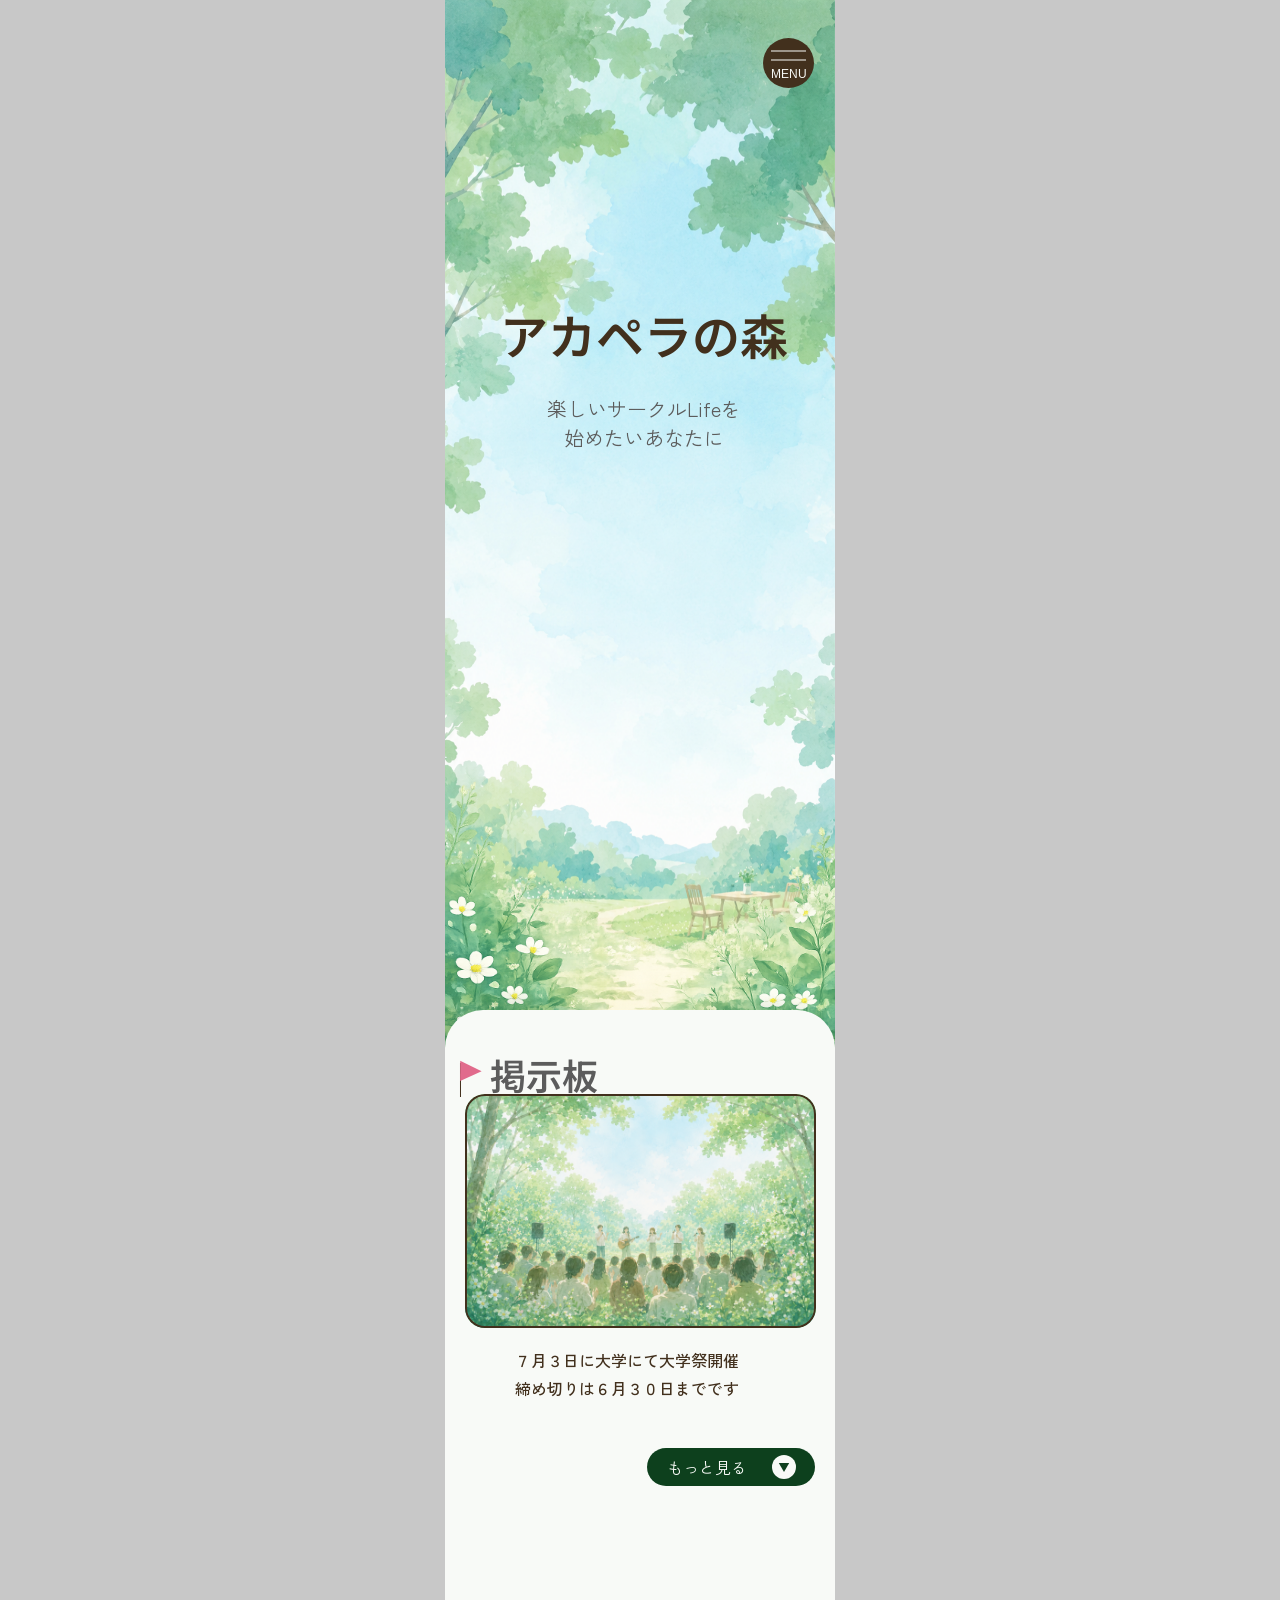
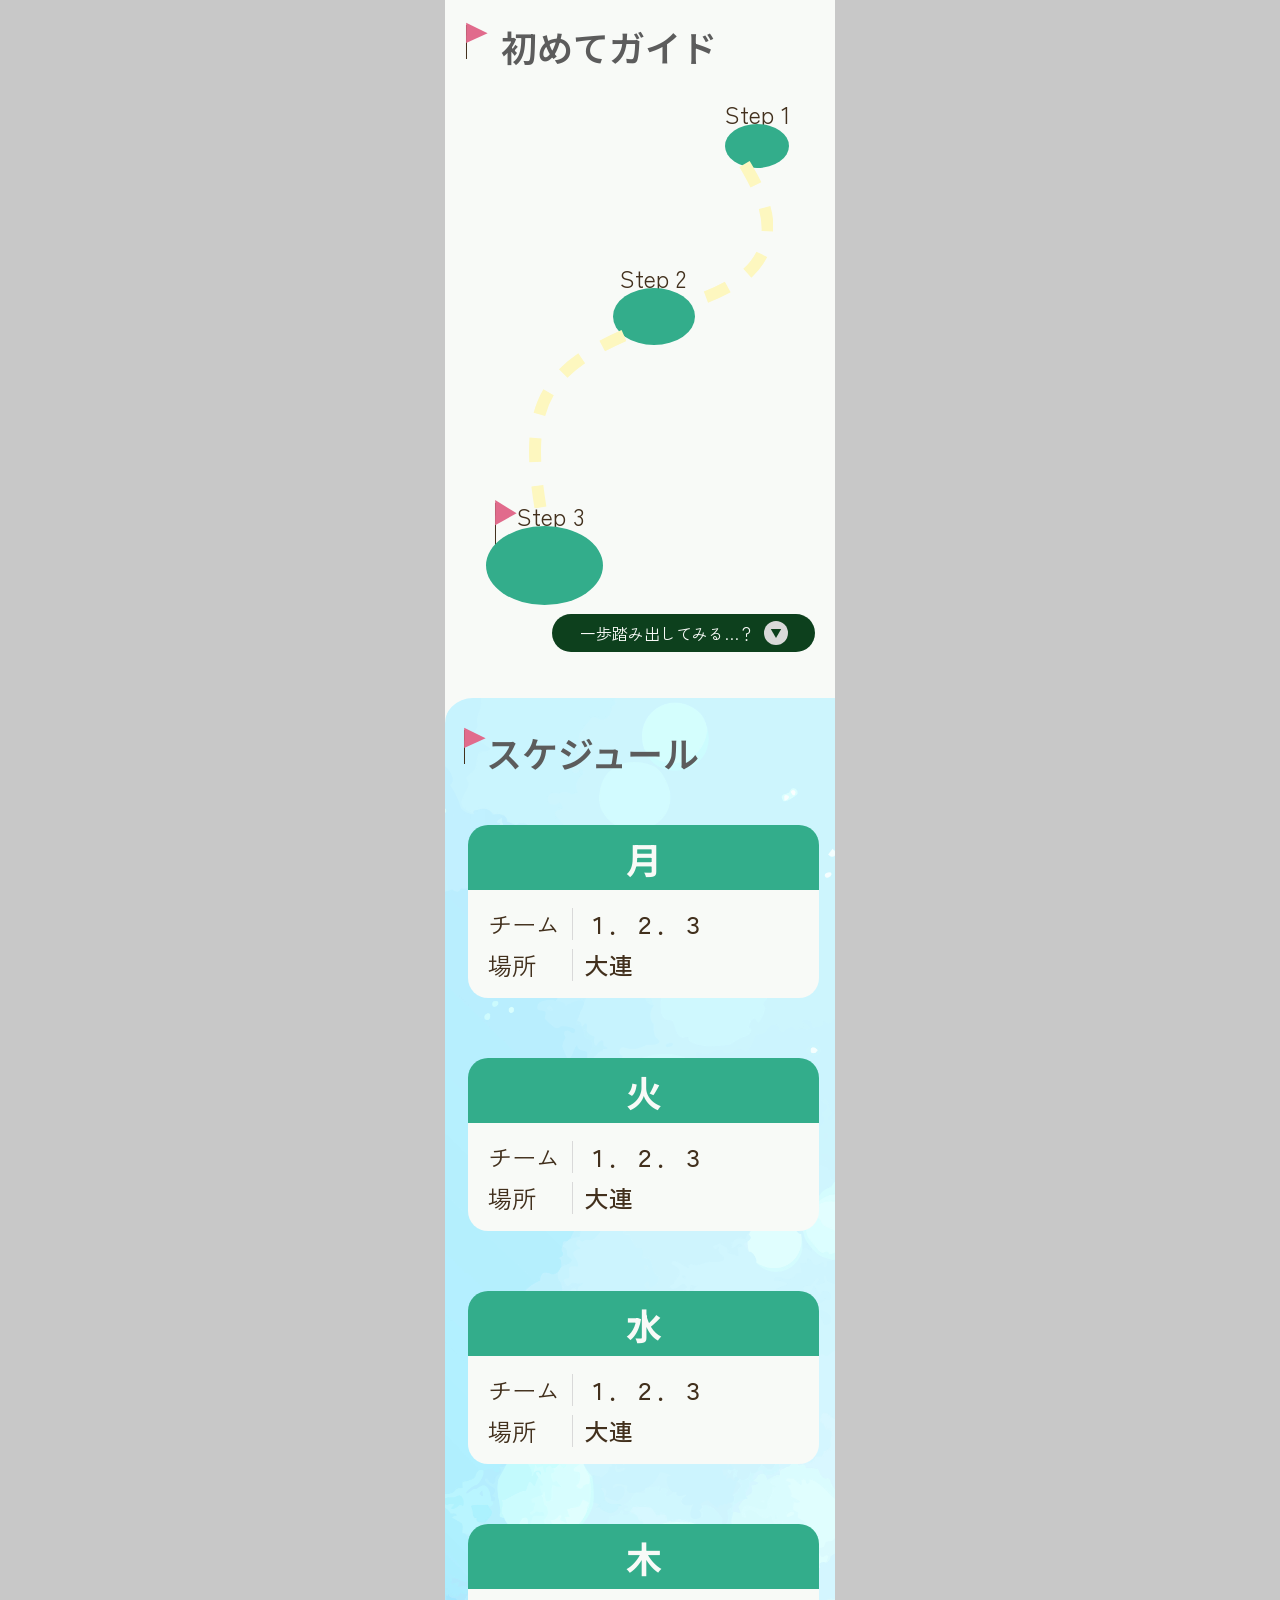
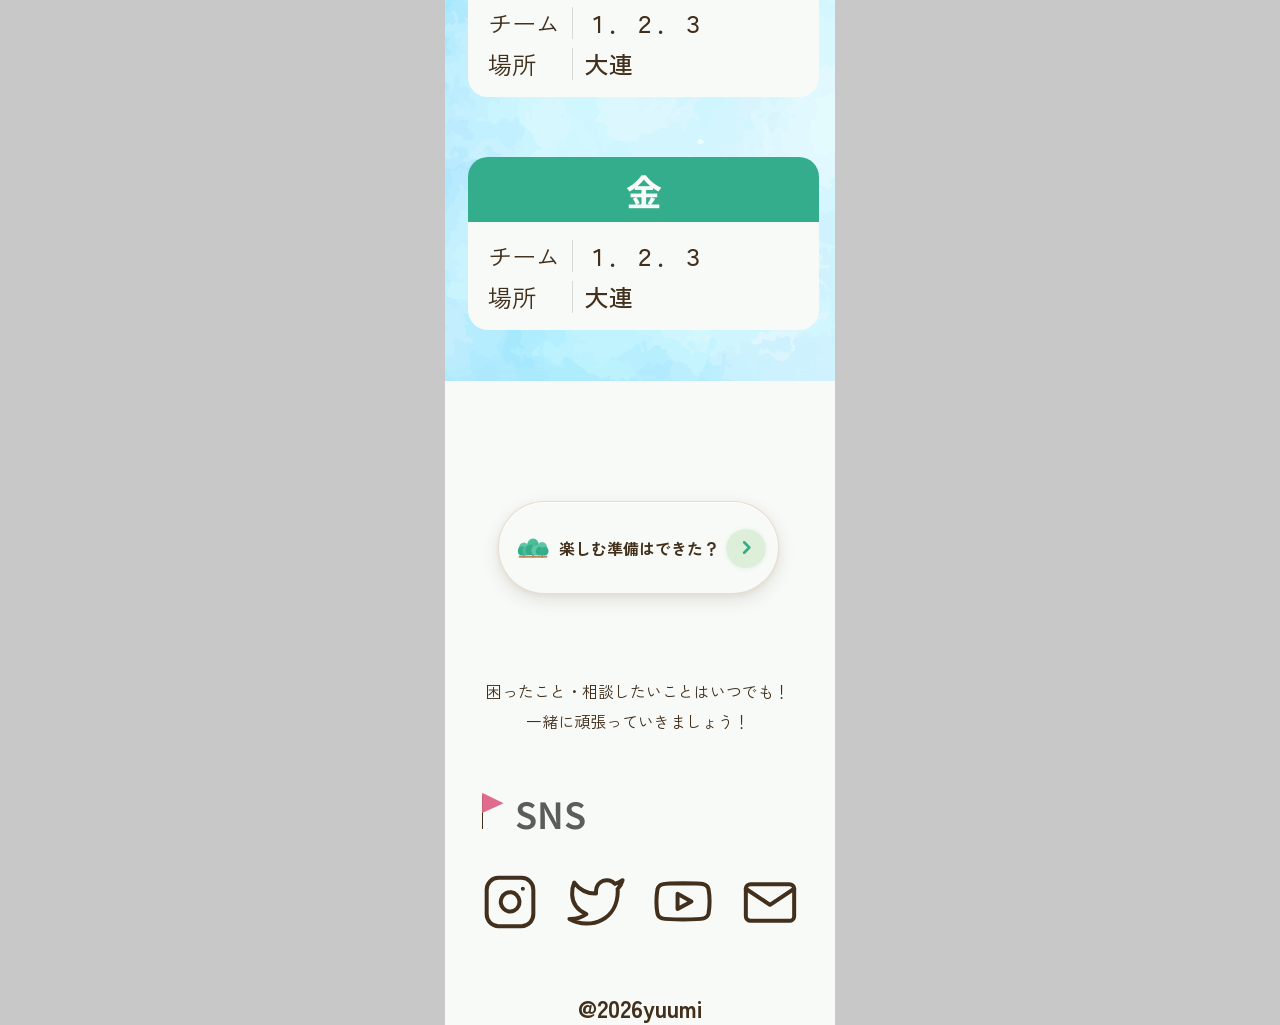
==== commit 8449d947: "Fight section" ====
--- a/index.html
+++ b/index.html
@@ -217,13 +217,33 @@
       <div class="s-fight__bg">
         <img src="image/fight-bg.jpg" alt="">
       </div>
-      <svg class="fight-arrow" fill="none" viewBox="0 0 123 159" preserveAspectRatio="none">
-        <path d="M61.8304 90.0604L91.9368 110.15L61.0536 128.762L61.8304 90.0604Z" fill="#42301D"/>
-        <path d="M97.9668 56L104.999 61.1218L80.0543 102.496L73.022 97.3738L97.9668 56Z" fill="#42301D"/>
-      </svg>
       <button type="button" class="fight-btn">
-       楽しむ準備はできた？
-     </button>
+        <svg class="fight-btn__forest" viewBox="0 0 54 38" aria-hidden="true" focusable="false">
+          <defs>
+            <linearGradient id="fightForestGreen" x1="11" y1="6" x2="39" y2="31" gradientUnits="userSpaceOnUse">
+              <stop stop-color="#5CC7A5"/>
+              <stop offset="1" stop-color="#33AD8B"/>
+            </linearGradient>
+          </defs>
+          <path d="M8 32h38" stroke="#B88A62" stroke-width="2.8" stroke-linecap="round"/>
+          <path d="M14 32v-8M27 32v-10M40 32v-8" stroke="#B88A62" stroke-width="2.8" stroke-linecap="round"/>
+          <ellipse cx="14" cy="20" rx="6.8" ry="8.2" fill="#5CC7A5"/>
+          <ellipse cx="10.8" cy="24" rx="5.3" ry="6.3" fill="#33AD8B"/>
+          <ellipse cx="17.8" cy="24" rx="5.5" ry="6.5" fill="url(#fightForestGreen)"/>
+          <ellipse cx="27" cy="16.5" rx="8.4" ry="10.4" fill="url(#fightForestGreen)"/>
+          <ellipse cx="22.8" cy="22.5" rx="6.5" ry="7.5" fill="#33AD8B"/>
+          <ellipse cx="31.2" cy="23" rx="6.5" ry="7.4" fill="#5CC7A5"/>
+          <ellipse cx="40" cy="19.8" rx="7.2" ry="8.6" fill="#5CC7A5"/>
+          <ellipse cx="36.5" cy="24.3" rx="5.5" ry="6.2" fill="#33AD8B"/>
+          <ellipse cx="43.5" cy="24.2" rx="5.5" ry="6.2" fill="url(#fightForestGreen)"/>
+        </svg>
+        <span class="fight-btn__label">楽しむ準備はできた？</span>
+        <span class="fight-arrow" aria-hidden="true">
+          <svg viewBox="0 0 18 18" focusable="false">
+            <path d="M6.5 3.5L12 9l-5.5 5.5" fill="none" stroke="currentColor" stroke-width="2.8" stroke-linecap="round" stroke-linejoin="round"/>
+          </svg>
+        </span>
+      </button>
       <div class="fight-message">
         <div class="fight-message__inner">
           <p>困ったこと・相談したいことはいつでも！</p>
--- a/css/style.css
+++ b/css/style.css
@@ -501,19 +501,133 @@
   position: absolute;
   left: 53px; top: 120px;
   width: 281px; height: 93px;
-  background: #c5c5c5;
-  border-radius: 140px;
-  display: flex;
-  align-items: center;
-  justify-content: center;
-  font-family: 'Zen Kaku Gothic New', sans-serif;
-  font-weight: 500;
-  font-size: 36px;
+  background: #f8faf7;
+  border-radius: 999px;
+  display: flex;
+  align-items: center;
+  justify-content: space-between;
+  gap: 6px;
+  box-sizing: border-box;
+  padding: 0 12px 0 15px;
+  font-family: 'Zen Kaku Gothic New', sans-serif;
+  font-weight: 600;
+  font-size: 16px;
   color: #42301d;
   text-decoration: none;
   white-space: nowrap;
   cursor: pointer;
-  border: none;
+  border: 1px solid rgba(184, 138, 98, .26);
+  box-shadow: 0 6px 18px rgba(66, 48, 29, .12), 0 2px 5px rgba(184, 138, 98, .10), inset 0 1px 0 rgba(255, 255, 255, .9);
+  transform: translateY(0);
+  transition: background-color .4s ease, color .4s ease, border-color .4s ease, transform .22s ease, box-shadow .22s ease;
+}
+
+.fight-btn.is-pressed {
+  animation: fightBtnPress .48s ease;
+}
+
+.fight-btn.is-complete {
+  background: #33ad8b;
+  color: #f8faf7;
+  border-color: rgba(248, 250, 247, .34);
+}
+
+.fight-btn__forest {
+  width: 38px;
+  height: 29px;
+  flex: 0 0 auto;
+}
+
+.fight-btn__forest path,
+.fight-btn__forest ellipse {
+  transition: fill .4s ease, stroke .4s ease;
+}
+
+.fight-btn.is-complete .fight-btn__forest path {
+  stroke: rgba(248, 250, 247, .82);
+}
+
+.fight-btn.is-complete .fight-btn__forest ellipse {
+  fill: rgba(248, 250, 247, .9);
+}
+
+.fight-btn__label {
+  flex: 1 1 auto;
+  min-width: 0;
+  text-align: center;
+  letter-spacing: 0;
+}
+
+.fight-arrow {
+  width: 40px;
+  height: 40px;
+  flex: 0 0 auto;
+  border-radius: 50%;
+  background: #ddefd9;
+  color: #33ad8b;
+  display: flex;
+  align-items: center;
+  justify-content: center;
+  box-shadow: inset 0 1px 0 rgba(255, 255, 255, .62), 0 1px 4px rgba(51, 173, 139, .10);
+  transition: background-color .4s ease, color .4s ease, box-shadow .4s ease;
+}
+
+.fight-btn.is-complete .fight-arrow {
+  background: rgba(255, 255, 255, .2);
+  color: #f8faf7;
+  box-shadow: inset 0 1px 0 rgba(255, 255, 255, .18);
+}
+
+.fight-arrow svg {
+  width: 17px;
+  height: 17px;
+}
+
+.fight-effect {
+  position: absolute;
+  left: var(--start-x);
+  top: var(--start-y);
+  z-index: 2;
+  pointer-events: none;
+  opacity: 0;
+  transform: translate(-50%, -50%) translate(0, 0) scale(.72) rotate(0deg);
+  animation: fightEffectFloat 1.9s ease-out forwards;
+  animation-delay: var(--delay, 0s);
+}
+
+.fight-effect--ring {
+  z-index: 1;
+  width: 34px;
+  height: 34px;
+  border-radius: 50%;
+  border: 2px solid rgba(248, 250, 247, .78);
+  box-shadow: 0 0 16px rgba(221, 239, 230, .46);
+  animation: fightHarmonyRing .72s ease-out forwards;
+  animation-delay: 0s;
+}
+
+.fight-effect--note {
+  color: var(--effect-color, #33ad8b);
+  font-family: 'Zen Kaku Gothic New', sans-serif;
+  font-size: var(--size, 20px);
+  font-weight: 700;
+  line-height: 1;
+  text-shadow: 0 1px 4px rgba(255, 255, 255, .72);
+}
+
+.fight-effect--leaf,
+.fight-effect--petal {
+  width: var(--size, 17px);
+  height: calc(var(--size, 17px) * .62);
+  border-radius: 100% 0 100% 0;
+}
+
+.fight-effect--leaf {
+  background: var(--effect-color, #5cc7a5);
+}
+
+.fight-effect--petal {
+  background: var(--effect-color, #f3a6b8);
 }
 
 .fight-message {
@@ -535,7 +649,59 @@
   line-height: 30px;
 }
 
-.fight-arrow { position: absolute; left: 240px; top: 5px; width: 123px; height: 159px; }
+.fight-message.is-bright {
+  animation: fightMessageGlow 1.05s ease;
+}
+
+@keyframes fightBtnPress {
+  0%, 100% {
+    transform: translateY(0);
+    box-shadow: 0 6px 18px rgba(66, 48, 29, .12), 0 2px 5px rgba(184, 138, 98, .10), inset 0 1px 0 rgba(255, 255, 255, .9);
+  }
+  42% {
+    transform: translateY(4px);
+    box-shadow: 0 3px 10px rgba(66, 48, 29, .10), 0 1px 3px rgba(184, 138, 98, .08), inset 0 1px 0 rgba(255, 255, 255, .9);
+  }
+}
+
+@keyframes fightEffectFloat {
+  0% {
+    opacity: 0;
+    transform: translate(-50%, -50%) translate(0, 0) scale(.72) rotate(0deg);
+  }
+  16% {
+    opacity: .92;
+  }
+  100% {
+    opacity: 0;
+    transform: translate(-50%, -50%) translate(var(--move-x), var(--move-y)) scale(1.08) rotate(var(--rotate));
+  }
+}
+
+@keyframes fightHarmonyRing {
+  0% {
+    opacity: 0;
+    transform: translate(-50%, -50%) scale(.55);
+  }
+  18% {
+    opacity: .78;
+  }
+  100% {
+    opacity: 0;
+    transform: translate(-50%, -50%) scale(5.2);
+  }
+}
+
+@keyframes fightMessageGlow {
+  0%, 100% {
+    filter: brightness(1);
+    box-shadow: none;
+  }
+  35% {
+    filter: brightness(1.08);
+    box-shadow: 0 0 18px rgba(248, 250, 247, .82), 0 5px 16px rgba(92, 199, 165, .12);
+  }
+}
 
 /* ===== SNS SECTION ===== */
 .s-sns { position: relative; height: 271px; overflow: hidden; }
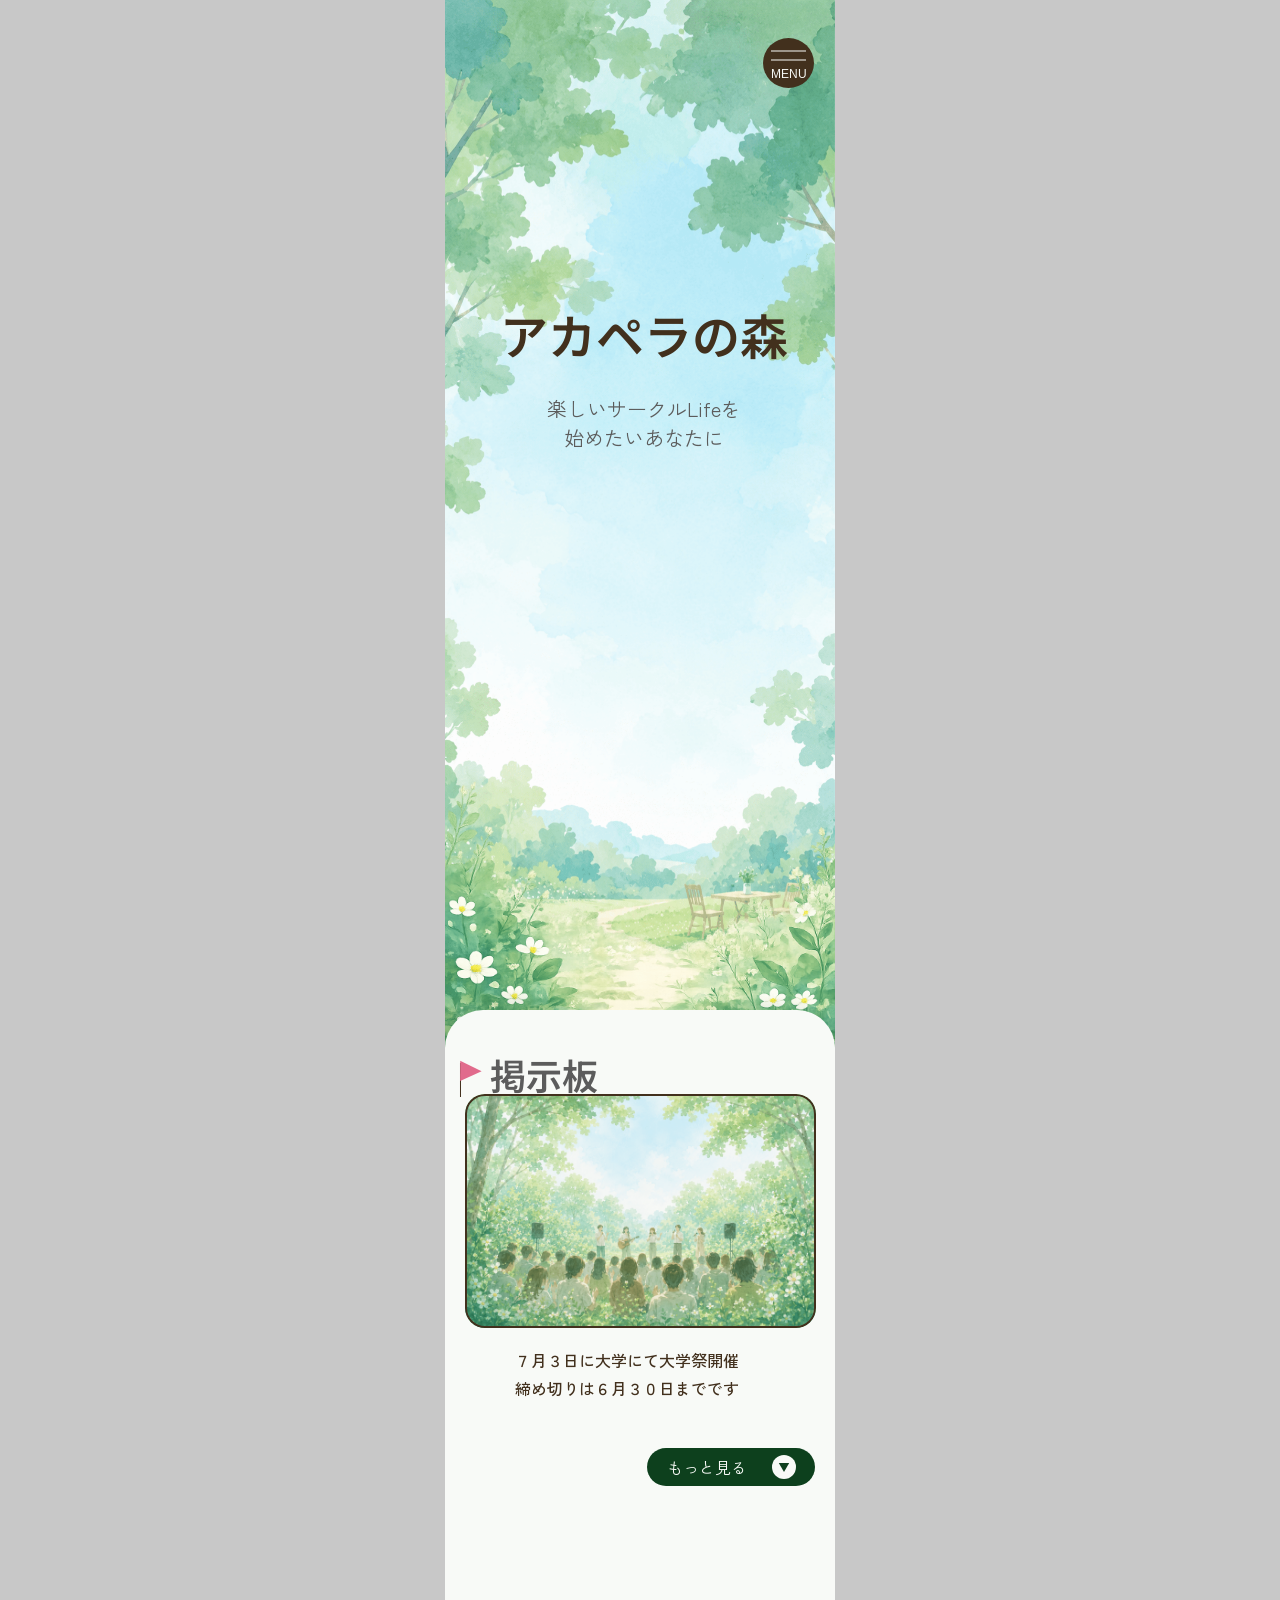
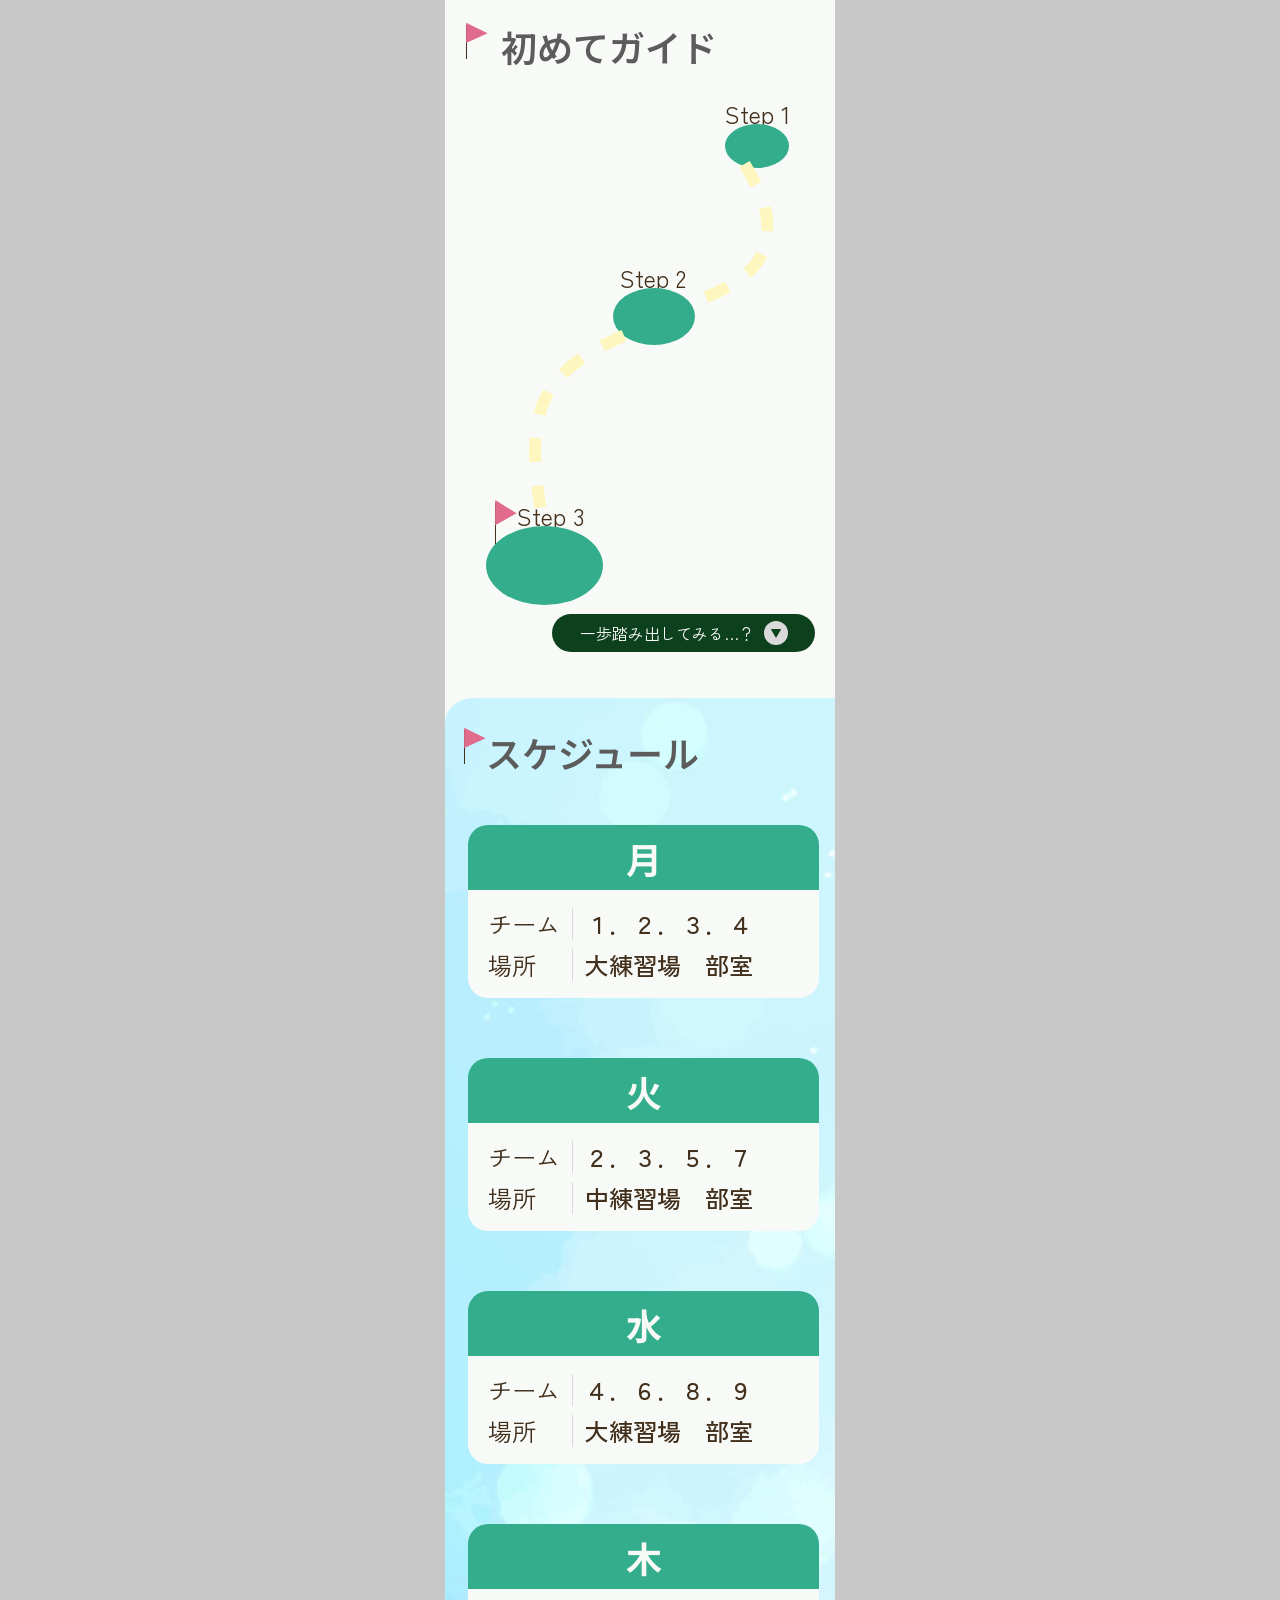
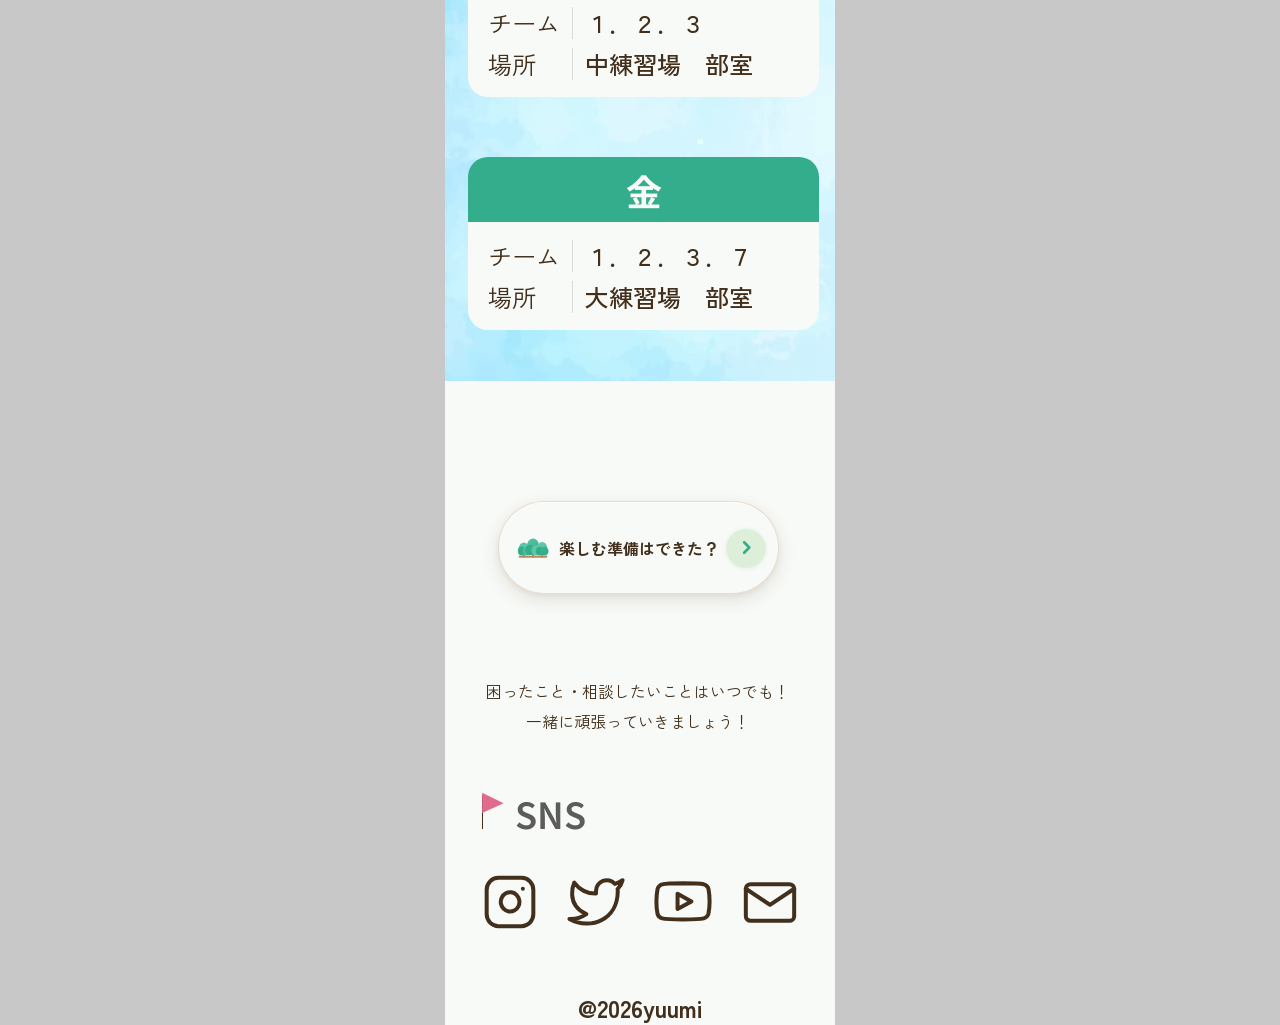
==== commit 34c0c66e: "練習場所変更" ====
--- a/index.html
+++ b/index.html
@@ -140,57 +140,57 @@
             <div class="schedule-row">
               <span class="schedule-row__label">チーム</span>
               <svg width="1" height="32" fill="none" viewBox="0 0 1 32"><line x1="0.5" x2="0.5" y1="0" y2="32" stroke="#D9D9D9"/></svg>
+              <span class="schedule-row__value">１．２．３．４</span>
+            </div>
+            <div class="schedule-row">
+              <span class="schedule-row__label">場所　</span>
+              <svg width="1" height="32" fill="none" viewBox="0 0 1 32"><line x1="0.5" x2="0.5" y1="0" y2="32" stroke="#D9D9D9"/></svg>
+              <span class="schedule-row__value">大練習場　部室</span>
+            </div>
+          </div>
+        </div>
+        <div class="schedule-item">
+          <div class="schedule-item__header"><span>火</span></div>
+          <div class="schedule-item__body">
+            <div class="schedule-row">
+              <span class="schedule-row__label">チーム</span>
+              <svg width="1" height="32" fill="none" viewBox="0 0 1 32"><line x1="0.5" x2="0.5" y1="0" y2="32" stroke="#D9D9D9"/></svg>
+              <span class="schedule-row__value">２．３．５．７</span>
+            </div>
+            <div class="schedule-row">
+              <span class="schedule-row__label">場所　</span>
+              <svg width="1" height="32" fill="none" viewBox="0 0 1 32"><line x1="0.5" x2="0.5" y1="0" y2="32" stroke="#D9D9D9"/></svg>
+              <span class="schedule-row__value">中練習場　部室</span>
+            </div>
+          </div>
+        </div>
+        <div class="schedule-item">
+          <div class="schedule-item__header"><span>水</span></div>
+          <div class="schedule-item__body">
+            <div class="schedule-row">
+              <span class="schedule-row__label">チーム</span>
+              <svg width="1" height="32" fill="none" viewBox="0 0 1 32"><line x1="0.5" x2="0.5" y1="0" y2="32" stroke="#D9D9D9"/></svg>
+              <span class="schedule-row__value">４．６．８．９</span>
+            </div>
+            <div class="schedule-row">
+              <span class="schedule-row__label">場所　</span>
+              <svg width="1" height="32" fill="none" viewBox="0 0 1 32"><line x1="0.5" x2="0.5" y1="0" y2="32" stroke="#D9D9D9"/></svg>
+              <span class="schedule-row__value">大練習場　部室</span>
+            </div>
+          </div>
+        </div>
+        <div class="schedule-item">
+          <div class="schedule-item__header"><span>木</span></div>
+          <div class="schedule-item__body">
+            <div class="schedule-row">
+              <span class="schedule-row__label">チーム</span>
+              <svg width="1" height="32" fill="none" viewBox="0 0 1 32"><line x1="0.5" x2="0.5" y1="0" y2="32" stroke="#D9D9D9"/></svg>
               <span class="schedule-row__value">１．２．３</span>
             </div>
             <div class="schedule-row">
               <span class="schedule-row__label">場所　</span>
               <svg width="1" height="32" fill="none" viewBox="0 0 1 32"><line x1="0.5" x2="0.5" y1="0" y2="32" stroke="#D9D9D9"/></svg>
-              <span class="schedule-row__value">大連</span>
-            </div>
-          </div>
-        </div>
-        <div class="schedule-item">
-          <div class="schedule-item__header"><span>火</span></div>
-          <div class="schedule-item__body">
-            <div class="schedule-row">
-              <span class="schedule-row__label">チーム</span>
-              <svg width="1" height="32" fill="none" viewBox="0 0 1 32"><line x1="0.5" x2="0.5" y1="0" y2="32" stroke="#D9D9D9"/></svg>
-              <span class="schedule-row__value">１．２．３</span>
-            </div>
-            <div class="schedule-row">
-              <span class="schedule-row__label">場所　</span>
-              <svg width="1" height="32" fill="none" viewBox="0 0 1 32"><line x1="0.5" x2="0.5" y1="0" y2="32" stroke="#D9D9D9"/></svg>
-              <span class="schedule-row__value">大連</span>
-            </div>
-          </div>
-        </div>
-        <div class="schedule-item">
-          <div class="schedule-item__header"><span>水</span></div>
-          <div class="schedule-item__body">
-            <div class="schedule-row">
-              <span class="schedule-row__label">チーム</span>
-              <svg width="1" height="32" fill="none" viewBox="0 0 1 32"><line x1="0.5" x2="0.5" y1="0" y2="32" stroke="#D9D9D9"/></svg>
-              <span class="schedule-row__value">１．２．３</span>
-            </div>
-            <div class="schedule-row">
-              <span class="schedule-row__label">場所　</span>
-              <svg width="1" height="32" fill="none" viewBox="0 0 1 32"><line x1="0.5" x2="0.5" y1="0" y2="32" stroke="#D9D9D9"/></svg>
-              <span class="schedule-row__value">大連</span>
-            </div>
-          </div>
-        </div>
-        <div class="schedule-item">
-          <div class="schedule-item__header"><span>木</span></div>
-          <div class="schedule-item__body">
-            <div class="schedule-row">
-              <span class="schedule-row__label">チーム</span>
-              <svg width="1" height="32" fill="none" viewBox="0 0 1 32"><line x1="0.5" x2="0.5" y1="0" y2="32" stroke="#D9D9D9"/></svg>
-              <span class="schedule-row__value">１．２．３</span>
-            </div>
-            <div class="schedule-row">
-              <span class="schedule-row__label">場所　</span>
-              <svg width="1" height="32" fill="none" viewBox="0 0 1 32"><line x1="0.5" x2="0.5" y1="0" y2="32" stroke="#D9D9D9"/></svg>
-              <span class="schedule-row__value">大連</span>
+              <span class="schedule-row__value">中練習場　部室</span>
             </div>
           </div>
         </div>
@@ -200,12 +200,12 @@
             <div class="schedule-row">
               <span class="schedule-row__label">チーム</span>
               <svg width="1" height="32" fill="none" viewBox="0 0 1 32"><line x1="0.5" x2="0.5" y1="0" y2="32" stroke="#D9D9D9"/></svg>
-              <span class="schedule-row__value">１．２．３</span>
-            </div>
-            <div class="schedule-row">
-              <span class="schedule-row__label">場所　</span>
-              <svg width="1" height="32" fill="none" viewBox="0 0 1 32"><line x1="0.5" x2="0.5" y1="0" y2="32" stroke="#D9D9D9"/></svg>
-              <span class="schedule-row__value">大連</span>
+              <span class="schedule-row__value">１．２．３．７</span>
+            </div>
+            <div class="schedule-row">
+              <span class="schedule-row__label">場所　</span>
+              <svg width="1" height="32" fill="none" viewBox="0 0 1 32"><line x1="0.5" x2="0.5" y1="0" y2="32" stroke="#D9D9D9"/></svg>
+              <span class="schedule-row__value">大練習場　部室</span>
             </div>
           </div>
         </div>
